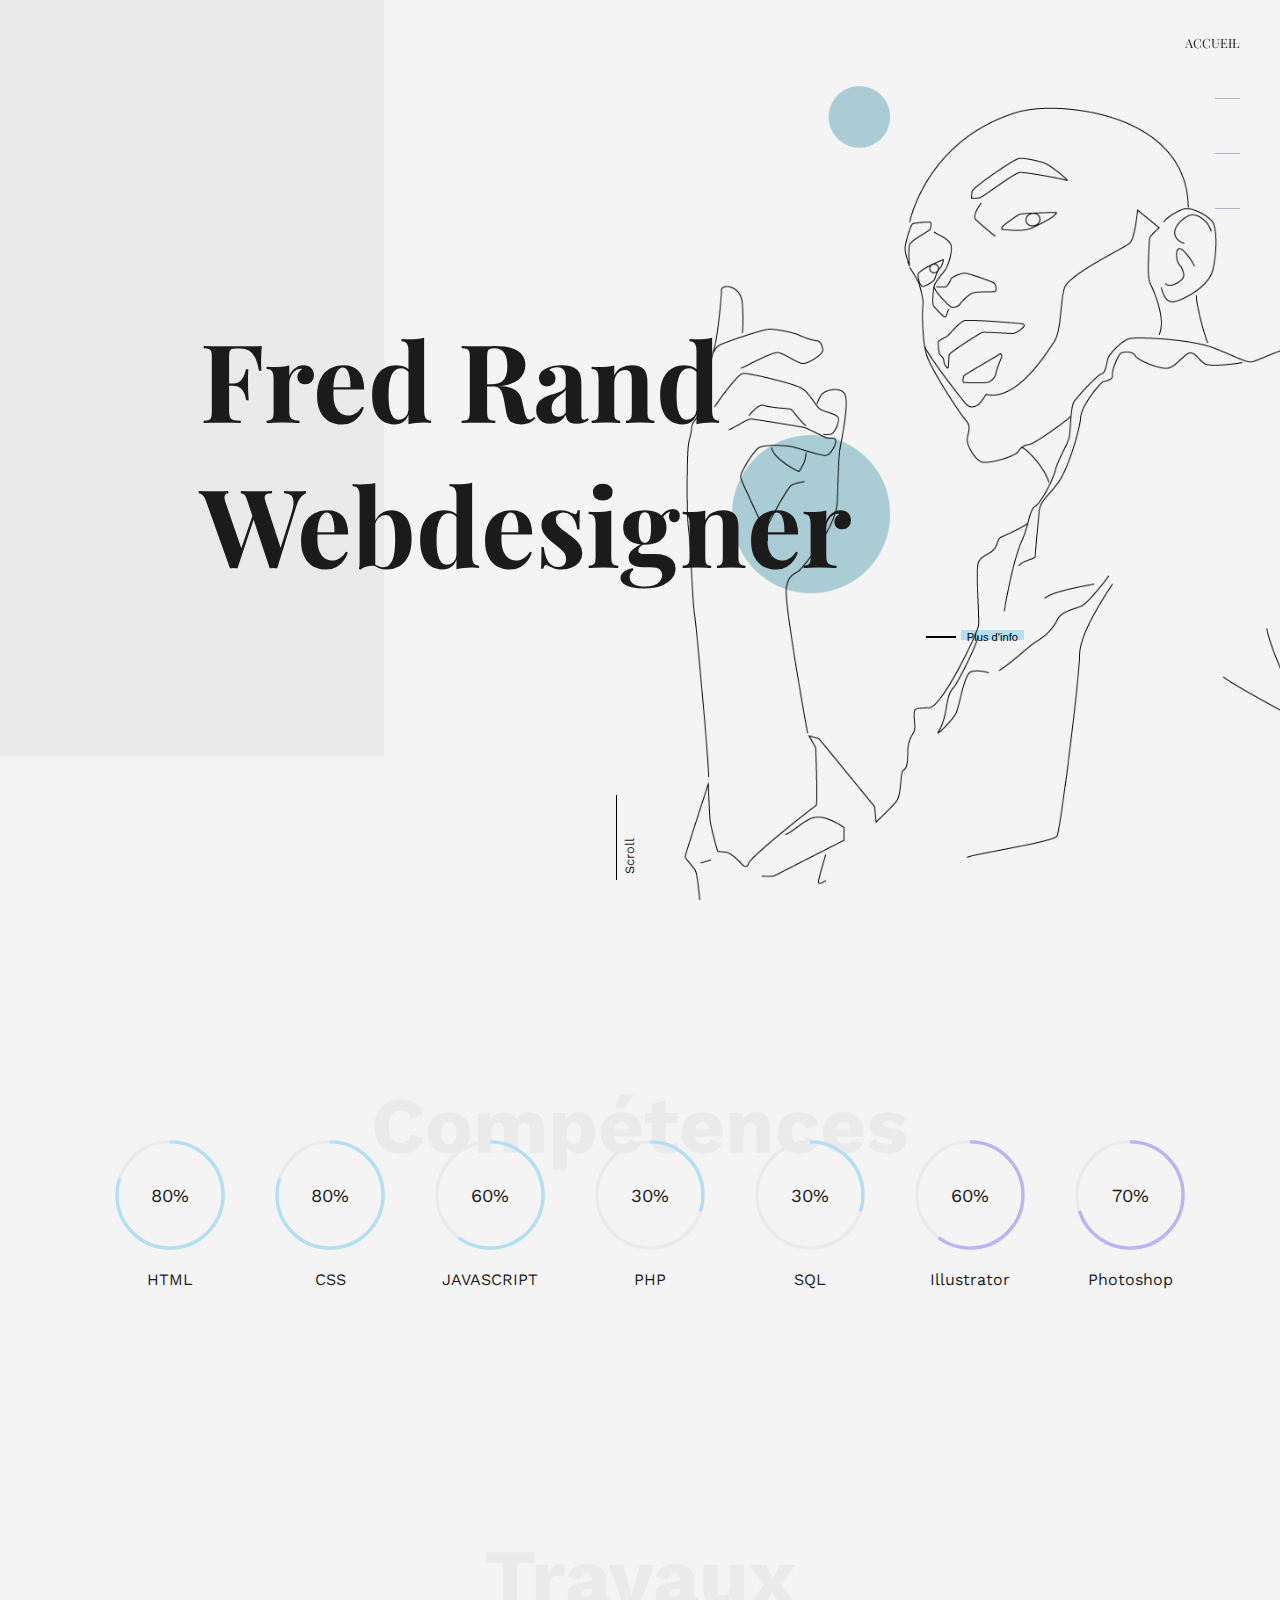
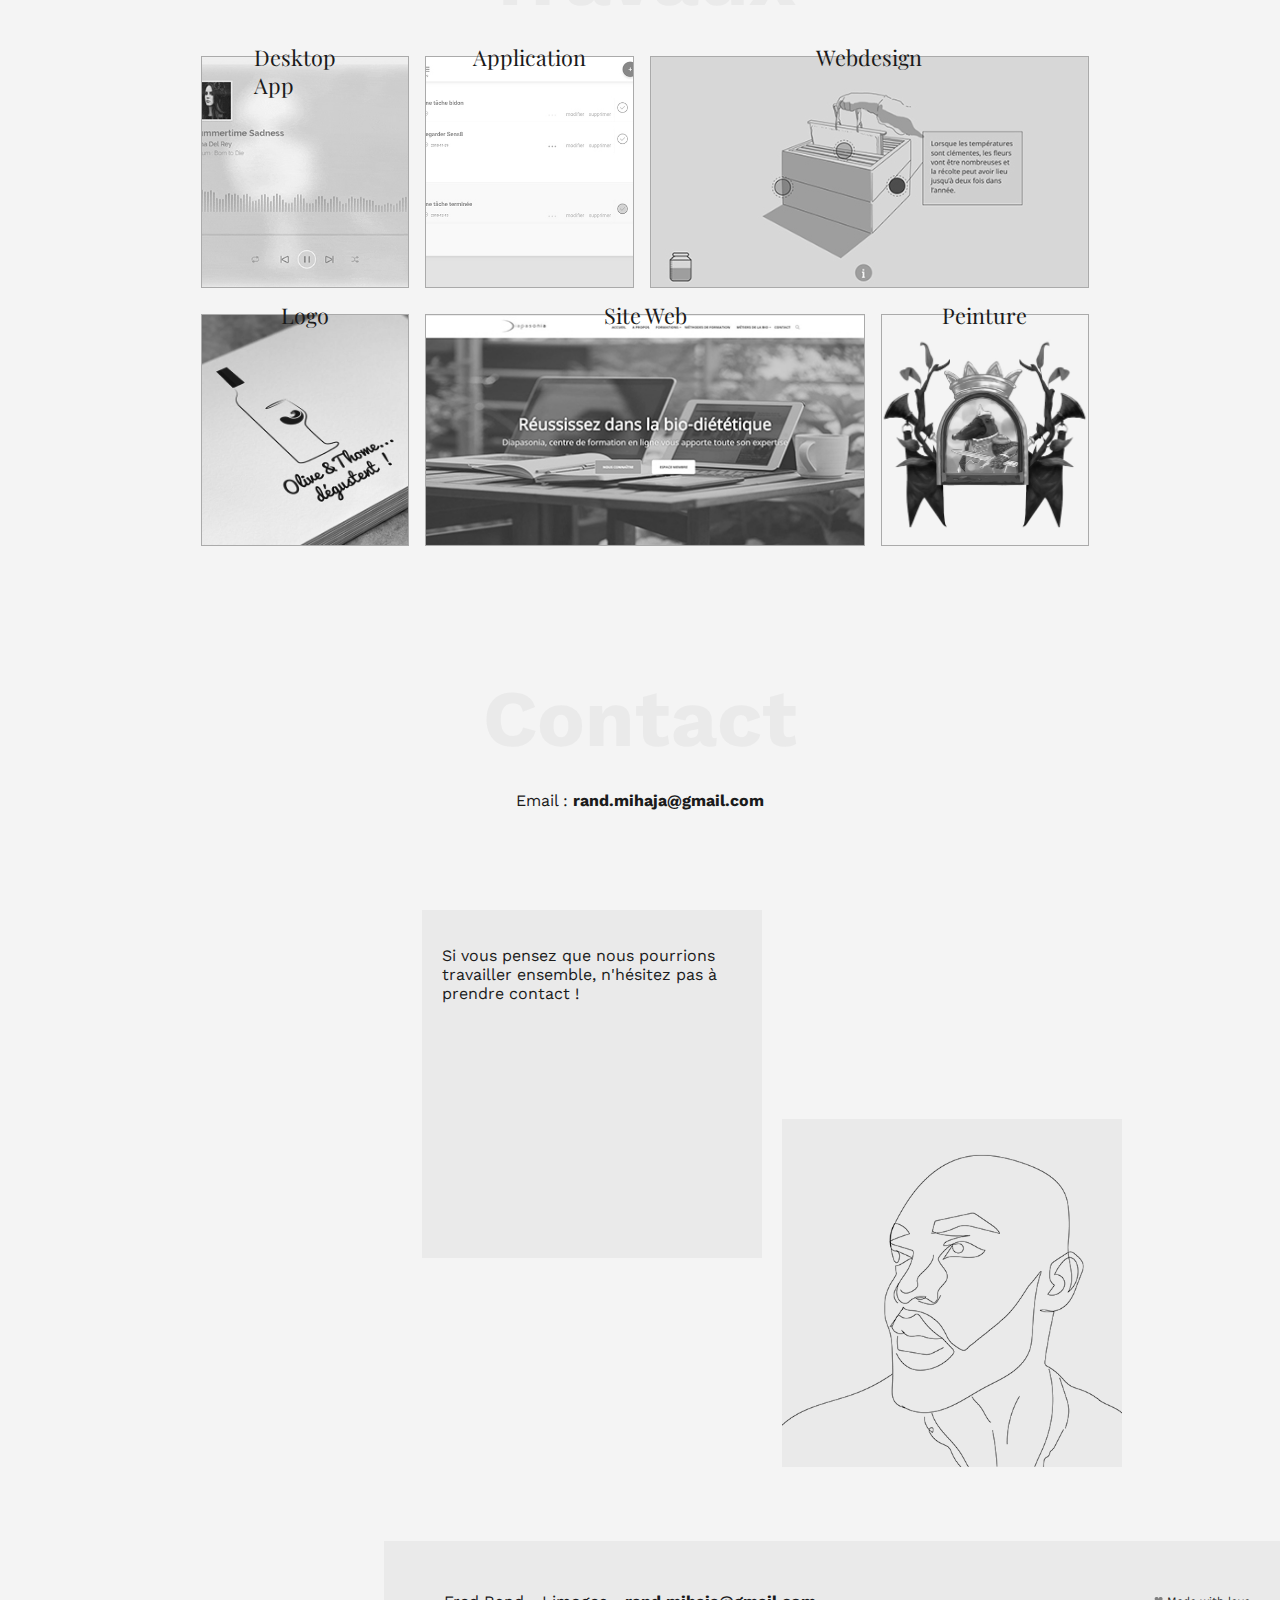
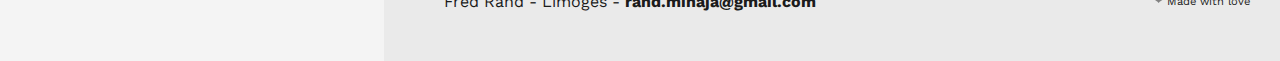
==== index.html @ 17e6e845 "Initial commit" ====
<!DOCTYPE html>
<html lang="fr">
<head>
	<meta charset="UTF-8" />
	<meta name="viewport" content="width=device-width, initial-scale=1">
	<title>Fred Rand</title>
	<link rel="shortcut icon" href="source/image/favicon.ico">
	<link rel="stylesheet" type="text/css" href="source/style/main.css" />
	<link href="https://fonts.googleapis.com/css?family=Playfair+Display:700|Work+Sans:300,400" rel="stylesheet">

</head>

			
<body id="home">

<nav class="main_nav">
	<ul class="main_nav_list">
		<li class="main_nav_item is_active">
			<a href="#home" class="main_nav_item_link home_item">
				<span class="main_nav_item_title">Accueil</span>
			</a>
		</li>
		<li class="main_nav_item">
			<a href="#skills" class="main_nav_item_link skill_item">
				<span class="main_nav_item_title">Compétences</span>
			</a>
		</li>
		<li class="main_nav_item">
			<a href="#portfolio" class="main_nav_item_link portfolio_item">
				<span class="main_nav_item_title">Travaux</span>
			</a>
		</li>
		<li class="main_nav_item">
			<a href="#contact" class="main_nav_item_link contact_item">
				<span class="main_nav_item_title">Contact</span>
			</a>
		</li>
	</ul>
</nav>

<main>
<section class="home_holder page_section">

	<div class="home_holder_inner">

		<!-- home -->
		<div class="home">

			<div class="grey_left_col"></div>

			<article class="howdy">
				<h1 class="main_title">
					<span>Fred Rand</span>
					<span>Webdesigner</span>
				</h1>
				
			</article>
			

			<button class="show_more">Plus d'info</button>
			<a href="#skills" class="scroll_icon">Scroll</a>

			<div class="line_art">
				
			</div>
		</div>
		
		<!-- about -->
		<div class="about">
			<p class="about_text">Intéressé par le dessin étant petit, puis par le numérique depuis la terminale, j'ai étudié le  <strong>Webmastering</strong> en DEUST Webmaster et Métier de l'Internet puis le  <strong>Webdesign</strong> en Licence Pro Webdesign Sensoriel.<br> <br>
				<span class="more_about_info">
					Séduit par le côté <strong>front-end</strong> du monde de l'internet, j'adore faire de la veille tech sur tout ce qui a trait à l'intégration et ses tendances ; les effets css, javascript... et apprendre de nouvelles façon de créer des interfaces utilisateur efficaces et stylées !
				</span> 
			</p>

			
			
			<button class="back_to_home">Retour</button>
		</div>


	</div>



</section>

<!-- skills -->
<section class="skills_holder page_section">
	<h2 id="subtitle" class="subtitle">Compétences</h2>
	<ul id="skills" class="skills">
		<li class="skill">
			<svg viewBox="0 0 36 36" class="chart">
			  <path class="circle_path1"
			    stroke-dasharray="100, 100"
			    d="M18 2.0845
			      a 15.9155 15.9155 0 0 1 0 31.831
			      a 15.9155 15.9155 0 0 1 0 -31.831"
			  />
			</svg>
			<svg viewBox="0 0 36 36" class="chart">
			  <path class="circle_path2"
			    stroke-dasharray="80, 100"
			    d="M18 2.0845
			      a 15.9155 15.9155 0 0 1 0 31.831
			      a 15.9155 15.9155 0 0 1 0 -31.831"
			  />
			</svg>

			<span class="skill_perc">80%</span>

			<p class="skill_name">HTML</p>
		</li>

		<li class="skill">
			<svg viewBox="0 0 36 36" class="chart">
			  <path class="circle_path1"
			    stroke-dasharray="100, 100"
			    d="M18 2.0845
			      a 15.9155 15.9155 0 0 1 0 31.831
			      a 15.9155 15.9155 0 0 1 0 -31.831"
			  />
			</svg>
			<svg viewBox="0 0 36 36" class="chart">
			  <path class="circle_path2"
			    stroke-dasharray="80, 100"
			    d="M18 2.0845
			      a 15.9155 15.9155 0 0 1 0 31.831
			      a 15.9155 15.9155 0 0 1 0 -31.831"
			  />
			</svg>

			<span class="skill_perc">80%</span>

			<p class="skill_name">CSS</p>
		</li>

		<li class="skill">
			<svg viewBox="0 0 36 36" class="chart">
			  <path class="circle_path1"
			    stroke-dasharray="100, 100"
			    d="M18 2.0845
			      a 15.9155 15.9155 0 0 1 0 31.831
			      a 15.9155 15.9155 0 0 1 0 -31.831"
			  />
			</svg>
			<svg viewBox="0 0 36 36" class="chart">
			  <path class="circle_path2"
			    stroke-dasharray="60, 100"
			    d="M18 2.0845
			      a 15.9155 15.9155 0 0 1 0 31.831
			      a 15.9155 15.9155 0 0 1 0 -31.831"
			  />
			</svg>

			<span class="skill_perc">60%</span>

			<p class="skill_name">JAVASCRIPT</p>
		</li>
		
		<li class="skill">
			<svg viewBox="0 0 36 36" class="chart">
			  <path class="circle_path1"
			    stroke-dasharray="100, 100"
			    d="M18 2.0845
			      a 15.9155 15.9155 0 0 1 0 31.831
			      a 15.9155 15.9155 0 0 1 0 -31.831"
			  />
			</svg>
			<svg viewBox="0 0 36 36" class="chart">
			  <path class="circle_path2"
			    stroke-dasharray="30, 100"
			    d="M18 2.0845
			      a 15.9155 15.9155 0 0 1 0 31.831
			      a 15.9155 15.9155 0 0 1 0 -31.831"
			  />
			</svg>

			<span class="skill_perc">30%</span>

			<p class="skill_name">PHP</p>
		</li>
		
		<li class="skill">
			<svg viewBox="0 0 36 36" class="chart">
			  <path class="circle_path1"
			    stroke-dasharray="100, 100"
			    d="M18 2.0845
			      a 15.9155 15.9155 0 0 1 0 31.831
			      a 15.9155 15.9155 0 0 1 0 -31.831"
			  />
			</svg>
			<svg viewBox="0 0 36 36" class="chart">
			  <path class="circle_path2"
			    stroke-dasharray="30, 100"
			    d="M18 2.0845
			      a 15.9155 15.9155 0 0 1 0 31.831
			      a 15.9155 15.9155 0 0 1 0 -31.831"
			  />
			</svg>

			<span class="skill_perc">30%</span>

			<p class="skill_name">SQL</p>
		</li>

		<li class="skill">
			<svg viewBox="0 0 36 36" class="chart">
			  <path class="circle_path1"
			    stroke-dasharray="100, 100"
			    d="M18 2.0845
			      a 15.9155 15.9155 0 0 1 0 31.831
			      a 15.9155 15.9155 0 0 1 0 -31.831"
			  />
			</svg>
			<svg viewBox="0 0 36 36" class="chart">
			  <path class="circle_path2 is_purple"
			    stroke-dasharray="60, 100"
			    d="M18 2.0845
			      a 15.9155 15.9155 0 0 1 0 31.831
			      a 15.9155 15.9155 0 0 1 0 -31.831"
			  />
			</svg>

			<span class="skill_perc">60%</span>

			<p class="skill_name">Illustrator</p>
		</li>

		<li class="skill">
			<svg viewBox="0 0 36 36" class="chart">
			  <path class="circle_path1"
			    stroke-dasharray="100, 100"
			    d="M18 2.0845
			      a 15.9155 15.9155 0 0 1 0 31.831
			      a 15.9155 15.9155 0 0 1 0 -31.831"
			  />
			</svg>
			<svg viewBox="0 0 36 36" class="chart">
			  <path class="circle_path2 is_purple"
			    stroke-dasharray="70, 100"
			    d="M18 2.0845
			      a 15.9155 15.9155 0 0 1 0 31.831
			      a 15.9155 15.9155 0 0 1 0 -31.831"
			  />
			</svg>

			<span class="skill_perc">70%</span>

			<p class="skill_name">Photoshop</p>
		</li>

		
	</ul>


</section>

<!-- portfolio -->
<section id="portfolio" class="portfolio_holder page_section" >
	<h2 class="subtitle work_title">Travaux</h2>

	<div class="portfolio_inner">
		<ul class="portfolio">
			<li class="work one">
				<div class="work_bg_holder">
					<div class="work_bg" style="background-image: url('source/image/work/thumb/music_player_app.jpg');"></div>

					<p class="work_info">
						Nodejs, Electon, Js, Html, Css
					</p>
				</div>
				<p class="work_category">Desktop App</p>

				
				
			</li>
			<li class="work two">
				<div class="work_bg_holder">
					<div class="work_bg" style="background-image: url('source/image/work/thumb/todolist_app.jpg');"></div>

					<p class="work_info">
						Php, Js, Html, Css
					</p>
				</div>
				<p class="work_category">Application</p>
			</li>
			<li class="work three design">
				<div class="work_bg_holder">
					<div class="work_bg" style="background-image: url('source/image/work/thumb/honey_webdesign.jpg');"></div>

					<p class="work_info">
						Figma, Photoshop
					</p>
				</div>
				<p class="work_category">Webdesign</p>
			</li>
			<li class="work four design">
				<div class="work_bg_holder">
					<div class="work_bg" style="background-image: url('source/image/work/thumb/wine_logo.jpg');"></div>

					<p class="work_info">
						Illustrator
					</p>
				</div>
				<p class="work_category">Logo</p>
				
			</li>
			<li class="work five">
				<div class="work_bg_holder">
					<div class="work_bg" style="background-image: url('source/image/work/thumb/diapasonia_website.jpg');"></div>

					<p class="work_info">
						Html, Css, Js, Php, Wordpress
					</p>
				</div>
				<p class="work_category">Site Web</p>
			</li>
			<li class="work six design">
				<div class="work_bg_holder">
					<div class="work_bg" style="background-image: url('source/image/work/thumb/platipus_logo.jpg');"></div>

					<p class="work_info">
						Photoshop
					</p>
				</div>
				<p class="work_category">Peinture</p>
			</li>
			<!-- <li><button class="show_all_work">Tout Voir</button></li> -->
		</ul>
	</div>
	
</section>

<div id="lightbox" class="lightbox">

	<div class="lightbox_slide">
		<div class="work_viewer">
			<p class="number_holder">1 / 6</p>
			<button class="nav_btn nav_prev">Précédent</button>
			<img src="source/image/work/music_player_app.gif" class="work_fullscreen" alt="Music Player">
			<button class="nav_btn nav_next">Suivant</button>
		</div>
		<div class="work_detail">
			<button class="close_lightbox" title="Fermer">x</button>
			<div class="work_detail_inner">
				<h3 class="work_detail_category">Application Bureau</h3>
				<p class="work_detail_description">Application experimentale pour m'initier à NodeJs et Electron. Cette appli est une playlist musicale, elle permet de choisir un dossier de musique et lire ces musiques.</p>
				<p class="work_detail_info">Html, Css, Javascript, NodeJs, Electron</p>
			</div>
		</div>
	</div>

	<div class="lightbox_slide">
		<div class="work_viewer">
			<p class="number_holder">2 / 6</p>
			<button class="nav_btn nav_prev">Précédent</button>
			<img src="source/image/work/todolist_app.jpg" class="work_fullscreen" alt="Todolist Application">
			<button class="nav_btn nav_next">Suivant</button>
		</div>
		<div class="work_detail">
			<button class="close_lightbox" title="Fermer">x</button>
			<div class="work_detail_inner">
				<h3 class="work_detail_category">Application Web</h3>
				<p class="work_detail_description">Une Todolist fait maison.</p>
				<p class="work_detail_info">Html, Css, Javascript, Php</p>
				<a href="http://fredrand.000webhostapp.com/todolist/" target="_blank" class="see_work">Voir ce projet</a>
			</div>
		</div>
	</div>

	<div class="lightbox_slide">
		<div class="work_viewer">
			<p class="number_holder">3 / 6</p>
			<button class="nav_btn nav_prev">Précédent</button>
			
			<a class="work_fullscreen_holder" target="_blank" href="source/image/work/honey_webdesign.jpg"><img src="source/image/work/honey_webdesign.jpg" class="work_fullscreen" alt="Maquette Site web"></a>
			<button class="nav_btn nav_next">Suivant</button>
		</div>
		<div class="work_detail">
			<button class="close_lightbox" title="Fermer">x</button>
			<div class="work_detail_inner">
				<h3 class="work_detail_category">Webdesign</h3>
				<p class="work_detail_description">Un design de site internet one page sur le miel s'inspirant du site l'abeille de Ré mais dans un style plus figuratif et qui met en place une synesthésie vue à goût.</p>
				<p class="work_detail_info">Figma, Photoshop</p>
				<a href="source/image/work/honey_webdesign.jpg" target="_blank" class="see_work">Aggrandir le design</a>
			</div>
		</div>
	</div>

	<div class="lightbox_slide">
		<div class="work_viewer">
			<p class="number_holder">4 / 6</p>
			<button class="nav_btn nav_prev">Précédent</button>
			<img src="source/image/work/wine_logo.jpg" class="work_fullscreen" alt="Logo Vin">
			<button class="nav_btn nav_next">Suivant</button>
		</div>
		<div class="work_detail">
			<button class="close_lightbox" title="Fermer">x</button>
			<div class="work_detail_inner">
				<h3 class="work_detail_category">Logo</h3>
				<p class="work_detail_description">Design de logo pour l'agence Oenologique " Olive et Thome".</p>
				<p class="work_detail_info">Illustrator</p>
				<a href="http://olivethomedegustent.com/" target="_blank" class="see_work">Voir le site de l'agence</a>
			</div>
		</div>
	</div>

	<div class="lightbox_slide">
		<div class="work_viewer">
			<p class="number_holder">5 / 6</p>
			<button class="nav_btn nav_prev">Précédent</button>
			<img src="source/image/work/diapasonia_website.jpg" class="work_fullscreen" alt="Site internet Diapasonia">
			<button class="nav_btn nav_next">Suivant</button>
		</div>
		<div class="work_detail">
			<button class="close_lightbox" title="Fermer">x</button>
			<div class="work_detail_inner">
				<h3 class="work_detail_category">Site Internet</h3>
				<p class="work_detail_description">Refonte du site internet du centre de formation Diapasonia.</p>
				<p class="work_detail_info">Html, Css, Javascript, Php, Wordpress</p>
				<a href="http://diapasonia.com/" target="_blank" class="see_work">Voir le site</a>
			</div>
		</div>
	</div>

	<div class="lightbox_slide">
		<div class="work_viewer">
			<p class="number_holder">6 / 6</p>
			<button class="nav_btn nav_prev">Précédent</button>
			<img src="source/image/work/platipus_logo.jpg" class="work_fullscreen" alt="Logo ornithorynque">
			<button class="nav_btn nav_next">Suivant</button>
		</div>
		<div class="work_detail">
			<button class="close_lightbox" title="Fermer">x</button>
			<div class="work_detail_inner">
				<h3 class="work_detail_category">Peinture Digitale</h3>
				<p class="work_detail_description">Création du logo pour le tournoi du Grand Ornithorynque</p>
				<p class="work_detail_info">Photoshop</p>
				<a href="http://www.le-grand-ornithorynque.fr/" target="_blank" class="see_work">Voir le site</a>
			</div>
		</div>
	</div>

</div>

<div id="contact" class="contact_holder page_section">
	<h2 class="subtitle contact_title">Contact</h2>

	<div class="email_holder">
		<span class="email_prefix">Email : </span>
		<a class="email" href="mailto:rand.mihaja@gmail.com"><strong>rand.mihaja@gmail.com</strong></a>
	</div>
	<div class="contact_inner">

		<div class="contact_text">
			<p>Si vous pensez que nous pourrions travailler ensemble, n'hésitez pas à prendre contact !</p>
			<div class="profil_picture" title="Fred Rand">
			
			</div>
		</div>
		
		
	</div>
	
</div>
</main>

<footer class="footer">
	<div class="footer_inner">
		<div class="footer_info">
			<span>Fred Rand - </span>
			<span>Limoges - </span>
			<a href="mailto:rand.mihaja@gmail.com"><strong>rand.mihaja@gmail.com</strong></a>
		</div>	

		<span class="made_with_love">Made with love</span>
		
	</div>
</footer>
<!-- scripts -->
<script
  src="https://code.jquery.com/jquery-3.3.1.min.js"
  integrity="sha256-FgpCb/KJQlLNfOu91ta32o/NMZxltwRo8QtmkMRdAu8="
  crossorigin="anonymous"></script>
<script src="source/script/main.js"></script>
</body>
</html>
---- source/style/main.css ----
:root{

	--black: #1b1b1b;
	--grey: #eaeaea;
	--grey_l: #f4f4f4;
	--blue: #b1dff5;
	--serif: 'Playfair Display', serif;
};
html {
  box-sizing: border-box;
  scroll-behavior: smooth;
}
*, *:before, *:after {
  box-sizing: inherit;
}
body{
	margin: 0;
	padding: 0;
	font-family: 'Work Sans', sans-serif;
	color: var(--black);
	background-color: var(--grey_l);
}
body.is_fullscreen{
	overflow-x: hidden!important;
    overflow-y: hidden!important;
}
ul{
	list-style-type: none;
	margin: 0;
	padding: 0;
}
a {
  color: inherit; 
  text-decoration: inherit;
}
button{
	-webkit-appearance: none;
	-webkit-font-smoothing: inherit;
    -moz-osx-font-smoothing: inherit;
	border: none;
	background-color: transparent;
	outline: none;
	cursor: pointer;
}
.main_nav{
	display: none;
}
.howdy{
	position: absolute;
	top: 50%;
	transform: translateY( -50%);
	font-family: 'Playfair Display', serif;
}
.main_title{
	padding-left: 35px;
}
.main_title span{
	display: block;
	font-size: 1.25em;
}
.back_to_home{
	position: fixed;
	top: 20px;
	left: 35px;
	font-size: 0.6em;
	display: none;
}
.back_to_home.is_visible{
	display: block;
}
.scroll_icon{
	display: none;
}
.show_more{
	position: absolute;
	right: 20%;
	top: 70%;
	font-size: 0.7em;
}
.show_more:after, .back_to_home:after{
	display: inline-block;
	content: "";
	width: 100%;
	height: 10px;
	position: absolute;
	top: 0;
	left: 0;
	z-index: -1;
	background-color: var(--blue);
}
.show_more:before, .back_to_home:before , .see_work:before{
	content: "";
	position: absolute;
	width: 30px;
	height: 2px;
	border: transparent;

	background: var( --black);
    background: #000;
	transform: translateY( -50%);
	top: 50%;
	left: -35px;
}
.home_holder{
	position: relative;
	height: 320px;
	overflow-x: hidden;
}
.home_holder_inner{
	position: absolute;
	top: 0;
	left: 0;
	height: 100%;
	width: 200%;

	transition: left .2s cubic-bezier(.77,0,.175,1) 0s;
}
.home_holder_inner.step_two{
	left: -100%;
}
.home, .about{
	position: absolute;
	top: 0;
	width: 100vw;
	height: 100%;
}
.home{
	left: 0;
}
.line_art{
	position: absolute;
	top: 0;
	right: 0;
	height: 100%;
	width: 50%;
	background-image: url("../image/profil.png");
	-webkit-background-size: cover;
	background-size: cover;
	background-position: center;
	z-index: -1;
}
.line_art.is_hidden{
	display: none;
}
.grey_left_col{
	height: 75%;
	width: 25%;
	min-width: 115px;
	max-width: 400px;
	background-color: var( --grey);
}
.about{
	left: 50%;
	z-index: 5;
}
.about_text{
	margin-top: 70px;
	position: relative;
	padding: 0 48px 0 35px;
	z-index: 1;
}
.about_text:before{
	display: block;
    content: "";
    position: absolute;
    bottom: -23px;
    right: 0px;
    width: 161px;
    height: 70px;
    background-color: var(--grey);
    z-index: -1;
}
.more_about_info{
	display: none;
}
.skills_holder{
	position: relative;
	overflow-x: hidden;
	padding-bottom: 40px;
}
.portfolio_holder{
	margin-top: 90px;
}
.lightbox{
	height: 0;
	visibility: hidden;
	opacity: 0;
}
.lightbox.is_visible{
	visibility: visible;
	opacity: 1;
	position: fixed;
	top: 0;
	left: 0;
	width: 100%;
	height: 100vh;
	background-color: var( --black);
	z-index: 999;
	overflow-y: scroll;
	overflow-x: hidden;

	transition: opacity .8s;
}
.lightbox_slide{
	display: none;
	position: relative;
	height: 100%;
	color: var( --grey);
}
.lightbox_slide.is_visible{
	display: block;
}
.work_viewer{
	position: relative;
	height: 300px;
	min-height: 50vh;
}
.number_holder{
	position: absolute;
	left: 2%;
	top: 30px;
	width: 40px;
	height: 40px;
	background-color: var( --black);
	text-align: center;
	line-height: 40px;
	z-index: 2;
}
.work_detail{
	position: relative;
    height: 250px;
    min-height: 50vh;
    width: 100%;
    overflow: hidden;
    padding-bottom: 30px;
	background-color: #212121;
}
.work_detail_inner *{
	 padding: 0 20px;
}
.work_detail_category{
	margin-bottom: 30px;
	text-transform: uppercase;
	font-family: var( --serif);
	color: var( --blue); 
}
.work_detail_info{
	color: rgba(191, 177, 245, .6);
}
.close_lightbox{
	position: absolute;
	top: 20px;
	right: 40px;
	color: var(--grey);
	font-size: 1.5em;
}
.see_work{
	display: inline-block;
	margin-top: 50px;
	position: relative;
	left: 50%;
	transform: translateX( -50%);
	color: var( --grey);
}
.see_work:before{
	left: -15px;
	background-color: var( --grey);
}
.work_fullscreen{
	display: block;
	max-height: 85%;
    max-width: 80%;
    position: absolute;
    left: 50%;
    top: 50%;
    transform: translateX(-50%) translateY(-50%);
}
.nav_btn{
	position: absolute;
	top: 50%;
	padding: 3px;
	transform: translateY( -50%);
	color: var( --grey);
	background-color: var( --black);
	text-transform: uppercase;
	z-index: 2;
}
.nav_btn:before{
	content: "";
	display: block;
	width: 60px;
	height: 1px;
	background-color: var( --grey);
	position: absolute;
	bottom: -5px;

}
.nav_prev{
	left: 5%;

}
.nav_prev:before{
	left: -15px;
}
.nav_next{
	right: 5%;
}
.nav_next:before{
	right: -15px;
}
.subtitle{
	position: absolute;
   	top: -30px;
    left: 50%;
    transform: translateX( -50%);
    color: var(--grey);
    text-align: center;
    font-size: 3.3em;
}
.skills{
	position: relative;
	display: flex;
    flex-flow: row wrap;
    justify-content: center;
    margin: -10px 0 0 -10px;
    width: 100%;
}
.skill{
	margin-left: 20px;
	margin-top: 55px;
    position: relative;
    width: 100px;
    height: 100px;
}
.chart {
	position: absolute;
	display: block;
	width: 100%;
	height: 100%;
}
.circle_path1 {
	stroke: var( --grey);
	fill: none;
	stroke-width: 1;
}
.circle_path2 {
  stroke: var( --blue);
  fill: none;
  stroke-width: 1;
  
}
.circle_path2.is_animated{
	animation: progress 1s ease-out forwards;
}
.is_purple{
	stroke: #bfb1f5;
}
.skill_perc{
	position: absolute;
	top: 50%;
	left: 50%;
	transform: translate( -50%, -50%);
}
.skill_name{
	position: absolute;
	bottom: -50px;
	left: 50%;
	transform: translateX( -50%);
}
/*@keyframes progress {
  0% {
    stroke-dasharray: 0 100;
  }
}*/
.portfolio_holder{
	position: relative;
	z-index: 1;
}
.portfolio{
	position: relative;
	width: 282px;
	margin: 0 auto;
	padding-top: 80px ;
}
.work{
	box-sizing: content-box;
	position: relative;
	display: inline-block;
	width: 114px;
	height: 174px;
	margin: 11px;
	border: 1px solid rgba(0, 0, 0, .3);
	cursor: pointer;
	transition: border-color .3s;
}
.work:hover {
	border-color: rgba(0, 0, 0, .7);
}
.work:hover .work_bg{
	transform: scale(1.1);
}
.work_bg_holder{
	position: absolute;
	width: 100%;
	height: 100%;
	overflow: hidden;
}
.work_bg{
	position: absolute;
	top: 0;
	left: 0;
	width: 100%;
	height: 100%;
		-webkit-background-size: cover;
	background-size: cover;
	background-position: center center;
	-webkit-filter: grayscale(100%);
    filter: gray;
    transition: all 0.3s ease-in-out;
}
.work_category{
	position: absolute;
	top: -10px;
	left: 50%;
	transform: translateX(-50%);
	margin: 0;
	font-family: var(--serif);
}
.work_info{
	margin: 0;
	display: none;
}
.show_all_work{
	position: absolute;
	left: 34px;
	transform-origin: 0 0;
	transform: matrix(0, -1, 1, 0, 0, 64);
}
.show_all_work:before{
	content: '';
    position: absolute;
    height: 1px;
    width: 120px;
    background: #000;
    left: -6px;
    top: -40%;
}
.contact_holder{
	position: relative;
	margin-top: 200px;
	height: 100px;
	padding-top: 30px;
}
.email_holder{
	text-align: center;
}
.contact_inner{
	display: none;
}
.contact_title{
	top: -120px;
}
.footer{
	margin-top: 100px;
}
.footer_inner{
	position: relative;
	display: flex;
	flex-flow: row wrap;
	justify-content: center;
	align-items: center;
	font-size: .9em;
	height: 120px;
	background-color: var(--grey);
}
.footer_info{
	padding-left: 20px;
	margin-right: 100px;
}
.made_with_love{
	position: absolute;
	right: 30px;
	font-size: .7em;
	top: 50%;
	transform: translateY( -50%);
}
.made_with_love:before{
	content: "❤";
	display: block;
	position: absolute;
	top: -13%;
	left: -13px;
	height: 100%;
	width: 100%;
	opacity: .5;
}

/* Media query */
@media screen and (min-width: 480px){

	.main_title {
	    padding-left: 60px;
	}
	.main_title span{
		font-size: 1.8em;
	}
	.grey_left_col {
	    height: 84%;
	    width: 30%;
	}

	.about_text:before {
	    bottom: -32px;
	    right: 0px;
	    width: 200px;
	    height: 103px;
	}

	/* Portfolio */	
	.portfolio{
		width: 446px;
	}
	.work{
		width: 196px;
		height: 175px;
	}
	.work_category{
		font-size: 1.2em;
		top: -14px;
		left: 50%;
	} /* END portfolio*/

	.about_text{
		font-size: 1.3em;
		margin-top: 110px;
	}
	.subtitle{
		font-size: 4em;
		top: -25px;
	}
	.skill{
		margin-top: 75px;
	}
	.work_title{
		top: -55px;
	}
	.contact_title{
		top: -150px;
	}
}

@media screen and (min-width: 667px){
	.main_title {
	    padding-left: 90px;
	}
	.home_holder {
	    height: 375px;
	}
	.main_title span{
		font-size: 2em;
	}
	/* Portfolio */	
	.portfolio{
		width: 630px;
	}
	.work{
		width: 288px;
		height: 175px;
	}
	.work_category{
		font-size: 1.35em;
	}
	.work_viewer{
		height: 400px;
	}
}

@media screen and (min-width: 800px){
	.skills_holder {
		margin-top: 170px;
	}
	.portfolio_holder{
		margin-top: 270px;
	}
	.subtitle{
		font-size: 5em;
		top: -57px;
	}
	.work_title{
		top: -100px;
	}
	.skill {
	    margin-left: 40px;
	    width: 120px;
	    height: 120px;
	}
	.skill_perc{
		font-size: 1.15em;
	}

	.footer_inner{
		font-size: 1em;
	}
	.contact_title{
		top: -155px;
	}
	.work_viewer{
		height: 500px;
	}
}
@media screen and (min-width: 960px){

	.home_holder{
		height: 100vh;
	}
	.main_title span{
		font-size: 3.4em;
	}
	.about_text {
		position: absolute;
		top: 50%;
		left: 50%;
		transform: translate(-50%, -50%);
		margin-top: 0;
	}
	.about_text:before{
		display: none;
	}
	.more_about_info{
		display: block;
	}
	/* Portfolio */	
	.portfolio{
		margin: 0 auto;
		width: 100%;
		max-width: 900px;
	}
	.work{
		margin-right: 0;
		height: 230px;
	}
	.work.one , .work.two, .work.four, .work.six{
		width: calc((100% / 4) - (25px - 25px / 4));
	}
	.work.three,  .work.five{
		width: calc((100% / 2) - (25px - 25px / 2));
	}
	.footer_inner{
		justify-content: flex-start;
		margin-top: 250px;
		margin-left: auto;
		width: 70%;
	}
	.footer_info{
		padding-left: 60px;
	}
	.made_with_love:before{
		top: -4%;
	}
	.work_viewer{
		height: 600px;
	}

}

@media screen and (min-width: 1024px){
	.scroll_icon{
		position: absolute;
		bottom: 75px;
		left: 50%;
		font-size: 0.8em;
		transform: translateX( -50%) matrix(0, -1, 1, 0, 0, 64);
		display: block;
		transform-origin: 0 0;
	}
	.scroll_icon:before{   
		content: '';
	    position: absolute;
	    height: 1px;
	    width: 85px;
	    background: #000;
	    left: -6px;
	    top: -40%;
	}
	.subtitle{
		font-size: 5em;
		top: -57px;
	}
	.work_title{
		top: -100px;
	}

	.main_title {
	    padding-left: 200px;
	}
	.main_title span{
		font-size: 3.4em;
	}

	/* Navigation */	
	.main_nav{
		display: initial;
		position: fixed;
	    top: 110px;
	    right: 0px;
	    transform: translateY( -50%);
	    width: 180px;
	    z-index: 10;	
	}
	.main_nav_list{
		margin-top: 30px;
		width: 100%;
		height: 100%;
	}
	.main_nav_item_link{
		padding: 19px 0;
		text-align: right;
		display: block;
		position: relative;
	}
	.main_nav_item_link:after{
	    background: #001f60;
	    content: "";
	    display: block;
	    opacity: .3;
	    top: 28px;
	    right: 40px;
	    position: absolute;
	    width: 25px;
	    height: 1px;
	    transition: all .7s cubic-bezier(.77,0,.175,1) 0s;
	    animation: slide_forward 1s cubic-bezier(.165,.84,.44,1) 0s forwards;
	}
	.main_nav_item.is_active .main_nav_item_link:after, .main_nav_item:hover .main_nav_item_link:after{
	  	display: block; 
	    opacity: .2;
	    top: 28px;
	    right: 40px;
	    position: absolute;
	    width: 25px;
	    height: 1px;
	    animation: slide_backward .5s cubic-bezier(.165,.84,.44,1) 0s forwards;
	}
	.main_nav_item_title{
		display: block;
		position: relative;
		font-family: var( --serif);
		font-size: .8em;
		text-transform: uppercase;
		opacity: 0;
	    padding-right: 45px;
	    transition: all .2s cubic-bezier(.77,0,.175,1) 0s;
	    visibility: hidden;
	}
	.main_nav_item.is_active .main_nav_item_title, .main_nav_item:hover .main_nav_item_title{
		opacity: 1;
		visibility: visible;
	    padding-right: 40px;
	    transition-delay: .3s;
	}

	@keyframes slide_forward{
		0%,25%{
			right: 0; width: 25px;
		}
		50%{
			right: 0; width: 65px;
		}
		to{
			right: 40px; width:25px;
		}
	}

	@keyframes slide_backward{
		0%{
			right:40px; width:25px
		}
		50%{
			right: 0; width:65px;
		}
		to{	
			right: 0; width:25px
		}
	}

	/* Portfolio */
	.work_info{
		display: block;
		position: absolute;
		bottom: -80px;
		left: 0;
		height: 60px;
		width: 100%;
		padding: 10px;
		background-color: rgba(177, 223, 245, .6);
		box-sizing: border-box; /* bug, reset wont apply */
		transition: bottom 0.3s ease-in-out;
	}
	.work.design .work_info{
		background-color: rgba(191, 177, 245, .6);
	}
	.work:hover .work_info{
		bottom: 0;
	}	
	.contact_title{
		top: -155px;
	}
	.contact_holder{
		height: 500px;
	}
	.contact_inner{
		position: relative;
		display: block;
		margin-top: 100px;
		height: 85%;
		/*background-color: red;*/
	}
	.contact_text{
		position: absolute;
		left: 33%;
		width: 300px;
		height: 308px;
		background-color: var(--grey);
		padding: 20px;
	}
	.profil_picture{
		position: absolute;
		top: 60%;
		right: -360px;
		width: 100%;
		height: 100%;
		background-image: url("../image/poster_small.png");
		-webkit-background-size: cover;
		background-size: cover;
		background-position: center;
		background-color: var(--grey);

	}
	.lightbox{
		overflow-y: auto;
	}
	.work_viewer{
		height: 100%;
		width: calc(100% - 400px);
	}
	.work_detail{
	    position: fixed;
	    top: 0;
	    right: 0;
	    width: 400px;
	    height: 100%;

	}
	.work_detail_inner{
		width: 100%;
		position: absolute;
		top: 50%;
		transform: translateY( -50%);
		
	}
}

@media screen and (min-width: 1600px){
	.main_title {
	    padding-left: 300px;
	}
}
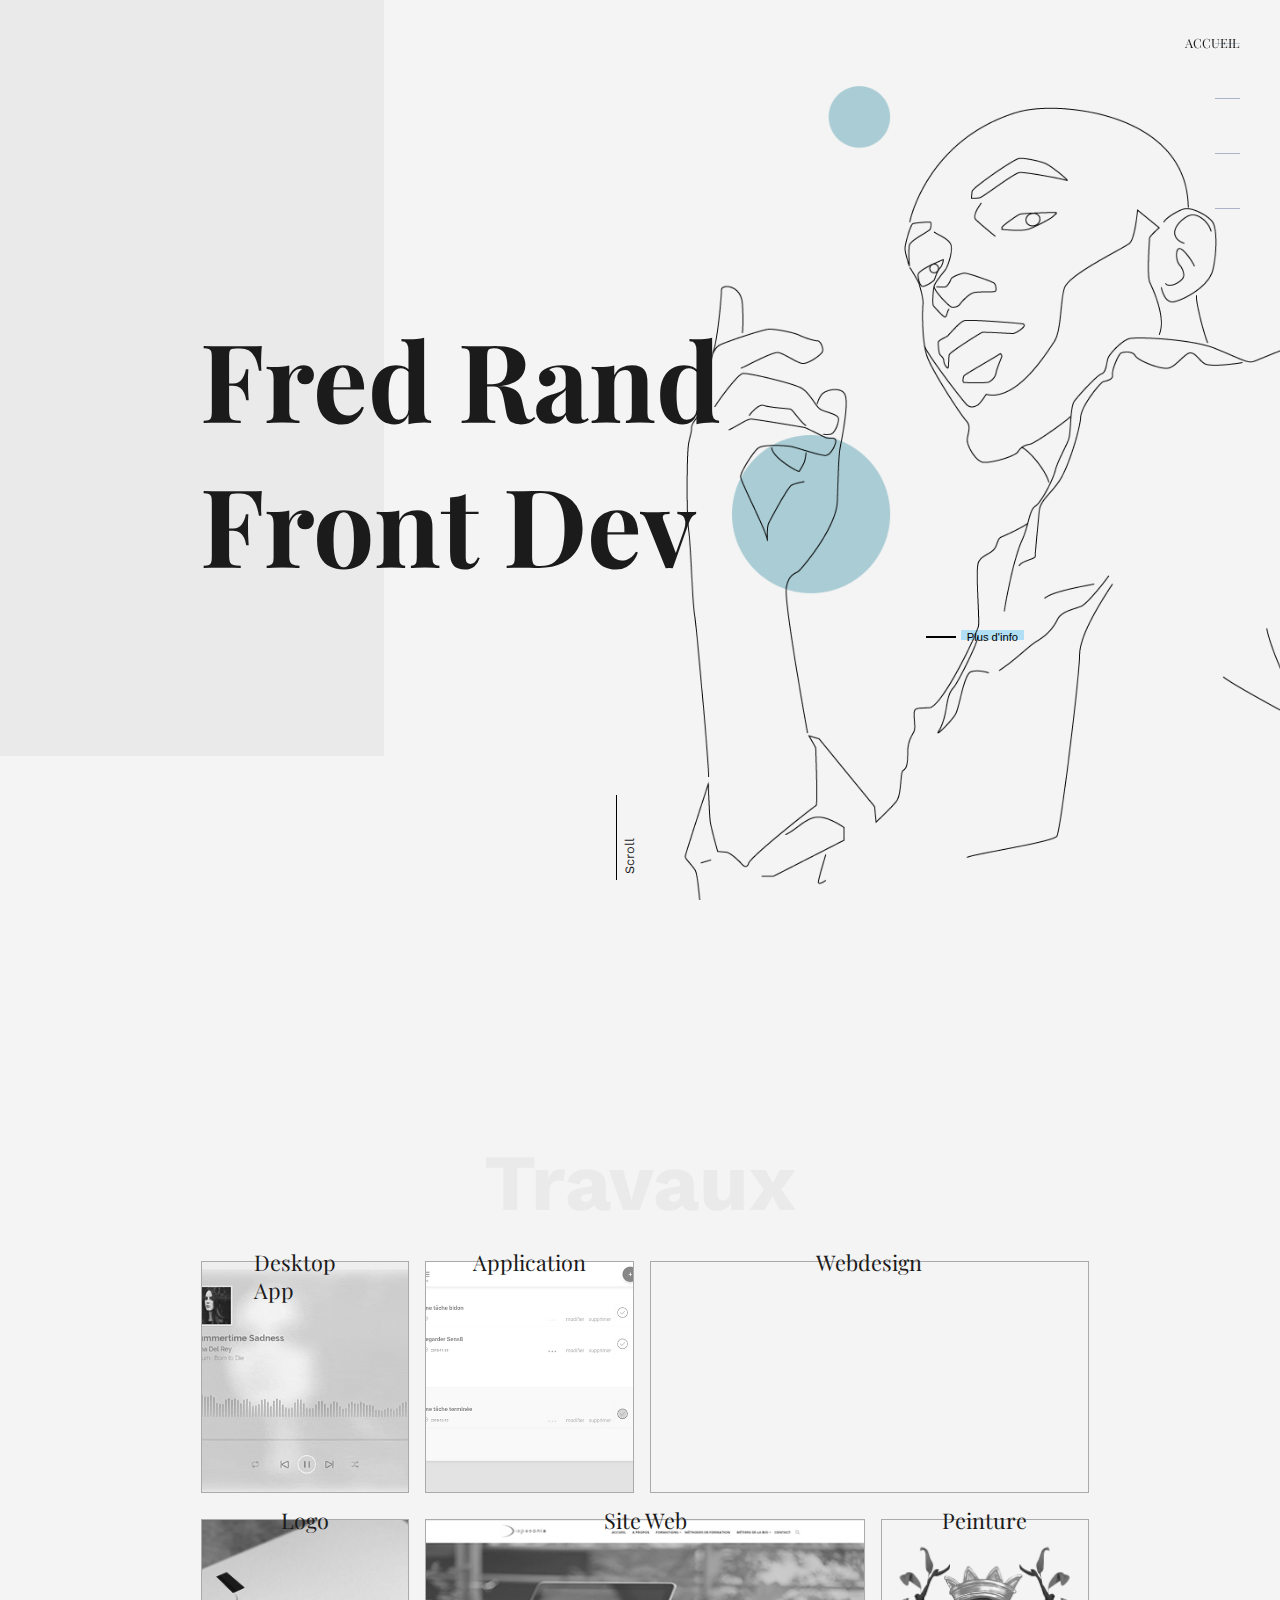
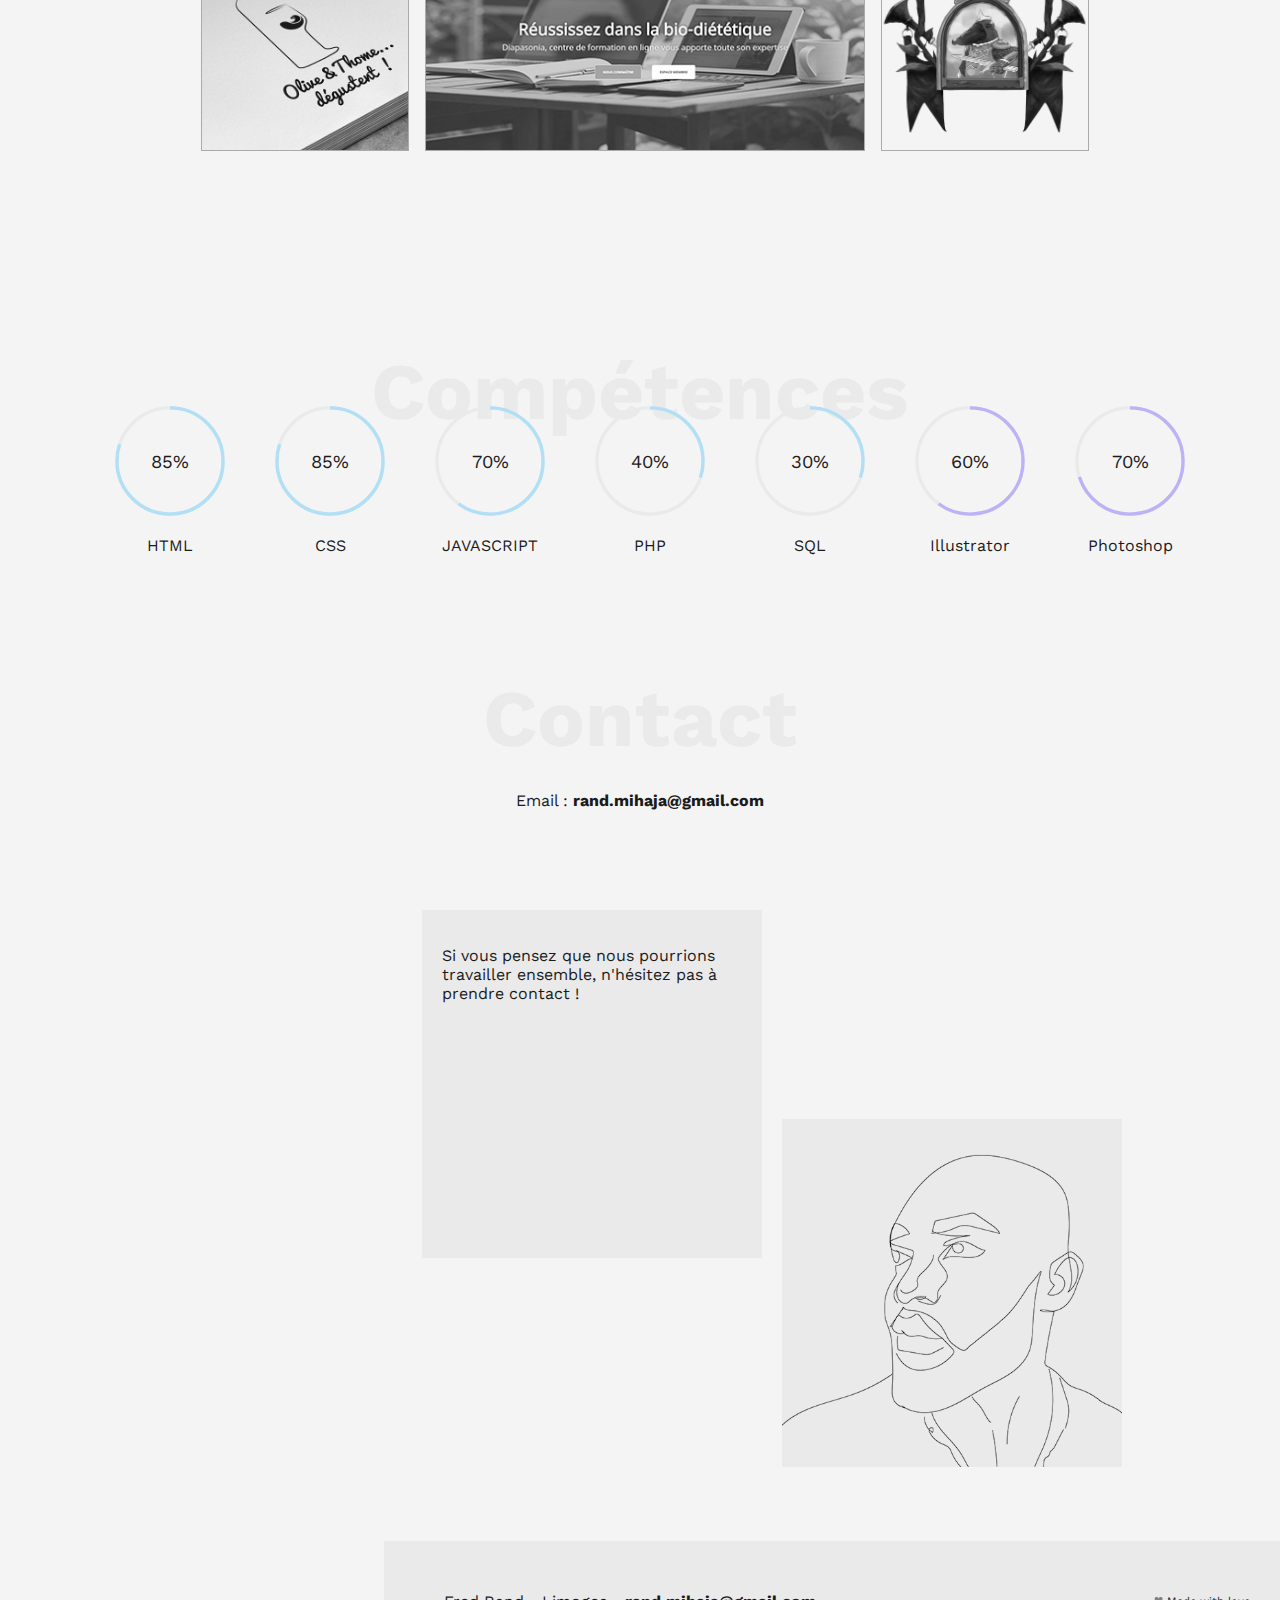
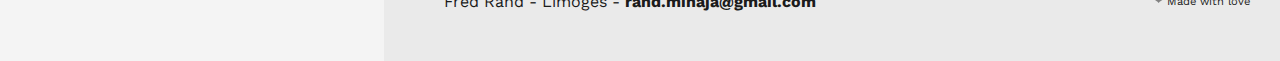
==== commit c0716f28: "refonte" ====
--- a/index.html
+++ b/index.html
@@ -21,13 +21,13 @@
 			</a>
 		</li>
 		<li class="main_nav_item">
+			<a href="#portfolio" class="main_nav_item_link portfolio_item">
+				<span class="main_nav_item_title">Travaux</span>
+			</a>
+		</li>
+		<li class="main_nav_item">
 			<a href="#skills" class="main_nav_item_link skill_item">
 				<span class="main_nav_item_title">Compétences</span>
-			</a>
-		</li>
-		<li class="main_nav_item">
-			<a href="#portfolio" class="main_nav_item_link portfolio_item">
-				<span class="main_nav_item_title">Travaux</span>
 			</a>
 		</li>
 		<li class="main_nav_item">
@@ -51,14 +51,14 @@
 			<article class="howdy">
 				<h1 class="main_title">
 					<span>Fred Rand</span>
-					<span>Webdesigner</span>
+					<span>Front Dev</span>
 				</h1>
 				
 			</article>
 			
 
 			<button class="show_more">Plus d'info</button>
-			<a href="#skills" class="scroll_icon">Scroll</a>
+			<a href="#portfolio" class="scroll_icon">Scroll</a>
 
 			<div class="line_art">
 				
@@ -85,6 +85,194 @@
 
 </section>
 
+<!-- portfolio -->
+<section id="portfolio" class="portfolio_holder page_section" >
+	<h2 class="subtitle work_title">Travaux</h2>
+
+	<div class="portfolio_inner">
+		<ul class="portfolio">
+			<li class="work one">
+				<div class="work_bg_holder">
+					<div class="work_bg" style="background-image: url('source/image/work/thumb/music_player_app.jpg');"></div>
+
+					<p class="work_info">
+						Nodejs, Electon, Js, Html, Css
+					</p>
+				</div>
+				<p class="work_category">Desktop App</p>
+
+				
+				
+			</li>
+			<li class="work two">
+				<div class="work_bg_holder">
+					<div class="work_bg" style="background-image: url('source/image/work/thumb/todolist_app.jpg');"></div>
+
+					<p class="work_info">
+						Php, Js, Html, Css
+					</p>
+				</div>
+				<p class="work_category">Application</p>
+			</li>
+			<li class="work three design">
+				<div class="work_bg_holder">
+					<div class="work_bg" style="background-image: url('source/image/work/thumb/ninaleau_webdesign.jpg');"></div>
+
+					<p class="work_info">
+						Figma, Photoshop
+					</p>
+				</div>
+				<p class="work_category">Webdesign</p>
+			</li>
+			<li class="work four design">
+				<div class="work_bg_holder">
+					<div class="work_bg" style="background-image: url('source/image/work/thumb/wine_logo.jpg');"></div>
+
+					<p class="work_info">
+						Illustrator
+					</p>
+				</div>
+				<p class="work_category">Logo</p>
+				
+			</li>
+			<li class="work five">
+				<div class="work_bg_holder">
+					<div class="work_bg" style="background-image: url('source/image/work/thumb/diapasonia_website.jpg');"></div>
+
+					<p class="work_info">
+						Html, Css, Js, Php, Wordpress
+					</p>
+				</div>
+				<p class="work_category">Site Web</p>
+			</li>
+			<li class="work six design">
+				<div class="work_bg_holder">
+					<div class="work_bg" style="background-image: url('source/image/work/thumb/platipus_logo.jpg');"></div>
+
+					<p class="work_info">
+						Photoshop
+					</p>
+				</div>
+				<p class="work_category">Peinture</p>
+			</li>
+			<!-- <li><button class="show_all_work">Tout Voir</button></li> -->
+		</ul>
+	</div>
+	
+</section>
+
+<div id="lightbox" class="lightbox">
+
+	<div class="lightbox_slide">
+		<div class="work_viewer">
+			<p class="number_holder">1 / 6</p>
+			<button class="nav_btn nav_prev">Précédent</button>
+			<img src="source/image/work/music_player_app.gif" class="work_fullscreen" alt="Music Player">
+			<button class="nav_btn nav_next">Suivant</button>
+		</div>
+		<div class="work_detail">
+			<button class="close_lightbox" title="Fermer">x</button>
+			<div class="work_detail_inner">
+				<h3 class="work_detail_category">Application Bureau</h3>
+				<p class="work_detail_description">Application experimentale pour m'initier à NodeJs et Electron. Cette appli est une playlist musicale, elle permet de choisir un dossier de musique et lire ces musiques.</p>
+				<p class="work_detail_info">Html, Css, Javascript, NodeJs, Electron</p>
+			</div>
+		</div>
+	</div>
+
+	<div class="lightbox_slide">
+		<div class="work_viewer">
+			<p class="number_holder">2 / 6</p>
+			<button class="nav_btn nav_prev">Précédent</button>
+			<img src="source/image/work/todolist_app.jpg" class="work_fullscreen" alt="Todolist Application">
+			<button class="nav_btn nav_next">Suivant</button>
+		</div>
+		<div class="work_detail">
+			<button class="close_lightbox" title="Fermer">x</button>
+			<div class="work_detail_inner">
+				<h3 class="work_detail_category">Application Web</h3>
+				<p class="work_detail_description">Une Todolist fait maison.</p>
+				<p class="work_detail_info">Html, Css, Javascript, Php</p>
+				<a href="http://fredrand.000webhostapp.com/todolist/" target="_blank" class="see_work">Voir ce projet</a>
+			</div>
+		</div>
+	</div>
+
+	<div class="lightbox_slide">
+		<div class="work_viewer">
+			<p class="number_holder">3 / 6</p>
+			<button class="nav_btn nav_prev">Précédent</button>
+			
+			<a class="work_fullscreen_holder cursor_default" target="_blank" href="javascript:"><img src="source/image/work/ninaleau_webdesign_01.jpg" class="work_fullscreen" alt="Maquette Site web"></a>
+			<button class="nav_btn nav_next">Suivant</button>
+		</div>
+		<div class="work_detail">
+			<button class="close_lightbox" title="Fermer">x</button>
+			<div class="work_detail_inner">
+				<h3 class="work_detail_category">Webdesign</h3>
+				<p class="work_detail_description">Un design de site internet one page qui nous plonge dans l'univers de Nina L'eau de Nina, un parfum signé Nina Ricci </p>
+				<p class="work_detail_info">Figma, Photoshop</p>
+				<a href="static/nina_leau.html" target="_blank" class="see_work">Voir le design</a>
+			</div>
+		</div>
+	</div>
+
+	<div class="lightbox_slide">
+		<div class="work_viewer">
+			<p class="number_holder">4 / 6</p>
+			<button class="nav_btn nav_prev">Précédent</button>
+			<img src="source/image/work/wine_logo.jpg" class="work_fullscreen" alt="Logo Vin">
+			<button class="nav_btn nav_next">Suivant</button>
+		</div>
+		<div class="work_detail">
+			<button class="close_lightbox" title="Fermer">x</button>
+			<div class="work_detail_inner">
+				<h3 class="work_detail_category">Logo</h3>
+				<p class="work_detail_description">Design de logo pour l'agence Oenologique " Olive et Thome".</p>
+				<p class="work_detail_info">Illustrator</p>
+				<a href="http://olivethomedegustent.com/" target="_blank" class="see_work">Voir le site de l'agence</a>
+			</div>
+		</div>
+	</div>
+
+	<div class="lightbox_slide">
+		<div class="work_viewer">
+			<p class="number_holder">5 / 6</p>
+			<button class="nav_btn nav_prev">Précédent</button>
+			<img src="source/image/work/diapasonia_website.jpg" class="work_fullscreen" alt="Site internet Diapasonia">
+			<button class="nav_btn nav_next">Suivant</button>
+		</div>
+		<div class="work_detail">
+			<button class="close_lightbox" title="Fermer">x</button>
+			<div class="work_detail_inner">
+				<h3 class="work_detail_category">Site Internet</h3>
+				<p class="work_detail_description">Refonte du site internet du centre de formation Diapasonia.</p>
+				<p class="work_detail_info">Html, Css, Javascript, Php, Wordpress</p>
+				<a href="http://diapasonia.com/" target="_blank" class="see_work">Voir le site</a>
+			</div>
+		</div>
+	</div>
+
+	<div class="lightbox_slide">
+		<div class="work_viewer">
+			<p class="number_holder">6 / 6</p>
+			<button class="nav_btn nav_prev">Précédent</button>
+			<img src="source/image/work/platipus_logo.jpg" class="work_fullscreen" alt="Logo ornithorynque">
+			<button class="nav_btn nav_next">Suivant</button>
+		</div>
+		<div class="work_detail">
+			<button class="close_lightbox" title="Fermer">x</button>
+			<div class="work_detail_inner">
+				<h3 class="work_detail_category">Peinture Digitale</h3>
+				<p class="work_detail_description">Création du logo pour le tournoi du Grand Ornithorynque</p>
+				<p class="work_detail_info">Photoshop</p>
+				<a href="http://www.le-grand-ornithorynque.fr/" target="_blank" class="see_work">Voir le site</a>
+			</div>
+		</div>
+	</div>
+
+</div>
+
 <!-- skills -->
 <section class="skills_holder page_section">
 	<h2 id="subtitle" class="subtitle">Compétences</h2>
@@ -107,7 +295,7 @@
 			  />
 			</svg>
 
-			<span class="skill_perc">80%</span>
+			<span class="skill_perc">85%</span>
 
 			<p class="skill_name">HTML</p>
 		</li>
@@ -130,7 +318,7 @@
 			  />
 			</svg>
 
-			<span class="skill_perc">80%</span>
+			<span class="skill_perc">85%</span>
 
 			<p class="skill_name">CSS</p>
 		</li>
@@ -153,7 +341,7 @@
 			  />
 			</svg>
 
-			<span class="skill_perc">60%</span>
+			<span class="skill_perc">70%</span>
 
 			<p class="skill_name">JAVASCRIPT</p>
 		</li>
@@ -176,7 +364,7 @@
 			  />
 			</svg>
 
-			<span class="skill_perc">30%</span>
+			<span class="skill_perc">40%</span>
 
 			<p class="skill_name">PHP</p>
 		</li>
@@ -255,194 +443,6 @@
 
 
 </section>
-
-<!-- portfolio -->
-<section id="portfolio" class="portfolio_holder page_section" >
-	<h2 class="subtitle work_title">Travaux</h2>
-
-	<div class="portfolio_inner">
-		<ul class="portfolio">
-			<li class="work one">
-				<div class="work_bg_holder">
-					<div class="work_bg" style="background-image: url('source/image/work/thumb/music_player_app.jpg');"></div>
-
-					<p class="work_info">
-						Nodejs, Electon, Js, Html, Css
-					</p>
-				</div>
-				<p class="work_category">Desktop App</p>
-
-				
-				
-			</li>
-			<li class="work two">
-				<div class="work_bg_holder">
-					<div class="work_bg" style="background-image: url('source/image/work/thumb/todolist_app.jpg');"></div>
-
-					<p class="work_info">
-						Php, Js, Html, Css
-					</p>
-				</div>
-				<p class="work_category">Application</p>
-			</li>
-			<li class="work three design">
-				<div class="work_bg_holder">
-					<div class="work_bg" style="background-image: url('source/image/work/thumb/honey_webdesign.jpg');"></div>
-
-					<p class="work_info">
-						Figma, Photoshop
-					</p>
-				</div>
-				<p class="work_category">Webdesign</p>
-			</li>
-			<li class="work four design">
-				<div class="work_bg_holder">
-					<div class="work_bg" style="background-image: url('source/image/work/thumb/wine_logo.jpg');"></div>
-
-					<p class="work_info">
-						Illustrator
-					</p>
-				</div>
-				<p class="work_category">Logo</p>
-				
-			</li>
-			<li class="work five">
-				<div class="work_bg_holder">
-					<div class="work_bg" style="background-image: url('source/image/work/thumb/diapasonia_website.jpg');"></div>
-
-					<p class="work_info">
-						Html, Css, Js, Php, Wordpress
-					</p>
-				</div>
-				<p class="work_category">Site Web</p>
-			</li>
-			<li class="work six design">
-				<div class="work_bg_holder">
-					<div class="work_bg" style="background-image: url('source/image/work/thumb/platipus_logo.jpg');"></div>
-
-					<p class="work_info">
-						Photoshop
-					</p>
-				</div>
-				<p class="work_category">Peinture</p>
-			</li>
-			<!-- <li><button class="show_all_work">Tout Voir</button></li> -->
-		</ul>
-	</div>
-	
-</section>
-
-<div id="lightbox" class="lightbox">
-
-	<div class="lightbox_slide">
-		<div class="work_viewer">
-			<p class="number_holder">1 / 6</p>
-			<button class="nav_btn nav_prev">Précédent</button>
-			<img src="source/image/work/music_player_app.gif" class="work_fullscreen" alt="Music Player">
-			<button class="nav_btn nav_next">Suivant</button>
-		</div>
-		<div class="work_detail">
-			<button class="close_lightbox" title="Fermer">x</button>
-			<div class="work_detail_inner">
-				<h3 class="work_detail_category">Application Bureau</h3>
-				<p class="work_detail_description">Application experimentale pour m'initier à NodeJs et Electron. Cette appli est une playlist musicale, elle permet de choisir un dossier de musique et lire ces musiques.</p>
-				<p class="work_detail_info">Html, Css, Javascript, NodeJs, Electron</p>
-			</div>
-		</div>
-	</div>
-
-	<div class="lightbox_slide">
-		<div class="work_viewer">
-			<p class="number_holder">2 / 6</p>
-			<button class="nav_btn nav_prev">Précédent</button>
-			<img src="source/image/work/todolist_app.jpg" class="work_fullscreen" alt="Todolist Application">
-			<button class="nav_btn nav_next">Suivant</button>
-		</div>
-		<div class="work_detail">
-			<button class="close_lightbox" title="Fermer">x</button>
-			<div class="work_detail_inner">
-				<h3 class="work_detail_category">Application Web</h3>
-				<p class="work_detail_description">Une Todolist fait maison.</p>
-				<p class="work_detail_info">Html, Css, Javascript, Php</p>
-				<a href="http://fredrand.000webhostapp.com/todolist/" target="_blank" class="see_work">Voir ce projet</a>
-			</div>
-		</div>
-	</div>
-
-	<div class="lightbox_slide">
-		<div class="work_viewer">
-			<p class="number_holder">3 / 6</p>
-			<button class="nav_btn nav_prev">Précédent</button>
-			
-			<a class="work_fullscreen_holder" target="_blank" href="source/image/work/honey_webdesign.jpg"><img src="source/image/work/honey_webdesign.jpg" class="work_fullscreen" alt="Maquette Site web"></a>
-			<button class="nav_btn nav_next">Suivant</button>
-		</div>
-		<div class="work_detail">
-			<button class="close_lightbox" title="Fermer">x</button>
-			<div class="work_detail_inner">
-				<h3 class="work_detail_category">Webdesign</h3>
-				<p class="work_detail_description">Un design de site internet one page sur le miel s'inspirant du site l'abeille de Ré mais dans un style plus figuratif et qui met en place une synesthésie vue à goût.</p>
-				<p class="work_detail_info">Figma, Photoshop</p>
-				<a href="source/image/work/honey_webdesign.jpg" target="_blank" class="see_work">Aggrandir le design</a>
-			</div>
-		</div>
-	</div>
-
-	<div class="lightbox_slide">
-		<div class="work_viewer">
-			<p class="number_holder">4 / 6</p>
-			<button class="nav_btn nav_prev">Précédent</button>
-			<img src="source/image/work/wine_logo.jpg" class="work_fullscreen" alt="Logo Vin">
-			<button class="nav_btn nav_next">Suivant</button>
-		</div>
-		<div class="work_detail">
-			<button class="close_lightbox" title="Fermer">x</button>
-			<div class="work_detail_inner">
-				<h3 class="work_detail_category">Logo</h3>
-				<p class="work_detail_description">Design de logo pour l'agence Oenologique " Olive et Thome".</p>
-				<p class="work_detail_info">Illustrator</p>
-				<a href="http://olivethomedegustent.com/" target="_blank" class="see_work">Voir le site de l'agence</a>
-			</div>
-		</div>
-	</div>
-
-	<div class="lightbox_slide">
-		<div class="work_viewer">
-			<p class="number_holder">5 / 6</p>
-			<button class="nav_btn nav_prev">Précédent</button>
-			<img src="source/image/work/diapasonia_website.jpg" class="work_fullscreen" alt="Site internet Diapasonia">
-			<button class="nav_btn nav_next">Suivant</button>
-		</div>
-		<div class="work_detail">
-			<button class="close_lightbox" title="Fermer">x</button>
-			<div class="work_detail_inner">
-				<h3 class="work_detail_category">Site Internet</h3>
-				<p class="work_detail_description">Refonte du site internet du centre de formation Diapasonia.</p>
-				<p class="work_detail_info">Html, Css, Javascript, Php, Wordpress</p>
-				<a href="http://diapasonia.com/" target="_blank" class="see_work">Voir le site</a>
-			</div>
-		</div>
-	</div>
-
-	<div class="lightbox_slide">
-		<div class="work_viewer">
-			<p class="number_holder">6 / 6</p>
-			<button class="nav_btn nav_prev">Précédent</button>
-			<img src="source/image/work/platipus_logo.jpg" class="work_fullscreen" alt="Logo ornithorynque">
-			<button class="nav_btn nav_next">Suivant</button>
-		</div>
-		<div class="work_detail">
-			<button class="close_lightbox" title="Fermer">x</button>
-			<div class="work_detail_inner">
-				<h3 class="work_detail_category">Peinture Digitale</h3>
-				<p class="work_detail_description">Création du logo pour le tournoi du Grand Ornithorynque</p>
-				<p class="work_detail_info">Photoshop</p>
-				<a href="http://www.le-grand-ornithorynque.fr/" target="_blank" class="see_work">Voir le site</a>
-			</div>
-		</div>
-	</div>
-
-</div>
 
 <div id="contact" class="contact_holder page_section">
 	<h2 class="subtitle contact_title">Contact</h2>
--- a/source/style/main.css
+++ b/source/style/main.css
@@ -58,7 +58,7 @@
 	display: block;
 	font-size: 1.25em;
 }
-.back_to_home{
+.back_to_home, .back_to_works{
 	position: fixed;
 	top: 20px;
 	left: 35px;
@@ -77,7 +77,7 @@
 	top: 70%;
 	font-size: 0.7em;
 }
-.show_more:after, .back_to_home:after{
+.show_more:after, .back_to_home:after, .back_to_works:after{
 	display: inline-block;
 	content: "";
 	width: 100%;
@@ -88,7 +88,7 @@
 	z-index: -1;
 	background-color: var(--blue);
 }
-.show_more:before, .back_to_home:before , .see_work:before{
+.show_more:before, .back_to_home:before , .see_work:before, .back_to_works:before{
 	content: "";
 	position: absolute;
 	width: 30px;
@@ -864,4 +864,16 @@
 	.main_title {
 	    padding-left: 300px;
 	}
+}
+.webdesign_image{
+	display: block;
+	max-width: 80%;
+	margin: 0 auto;
+	margin-top: 20px;
+}
+.back_to_works{
+	/*display: block;*/
+}
+.cursor_default{
+	cursor: default;
 }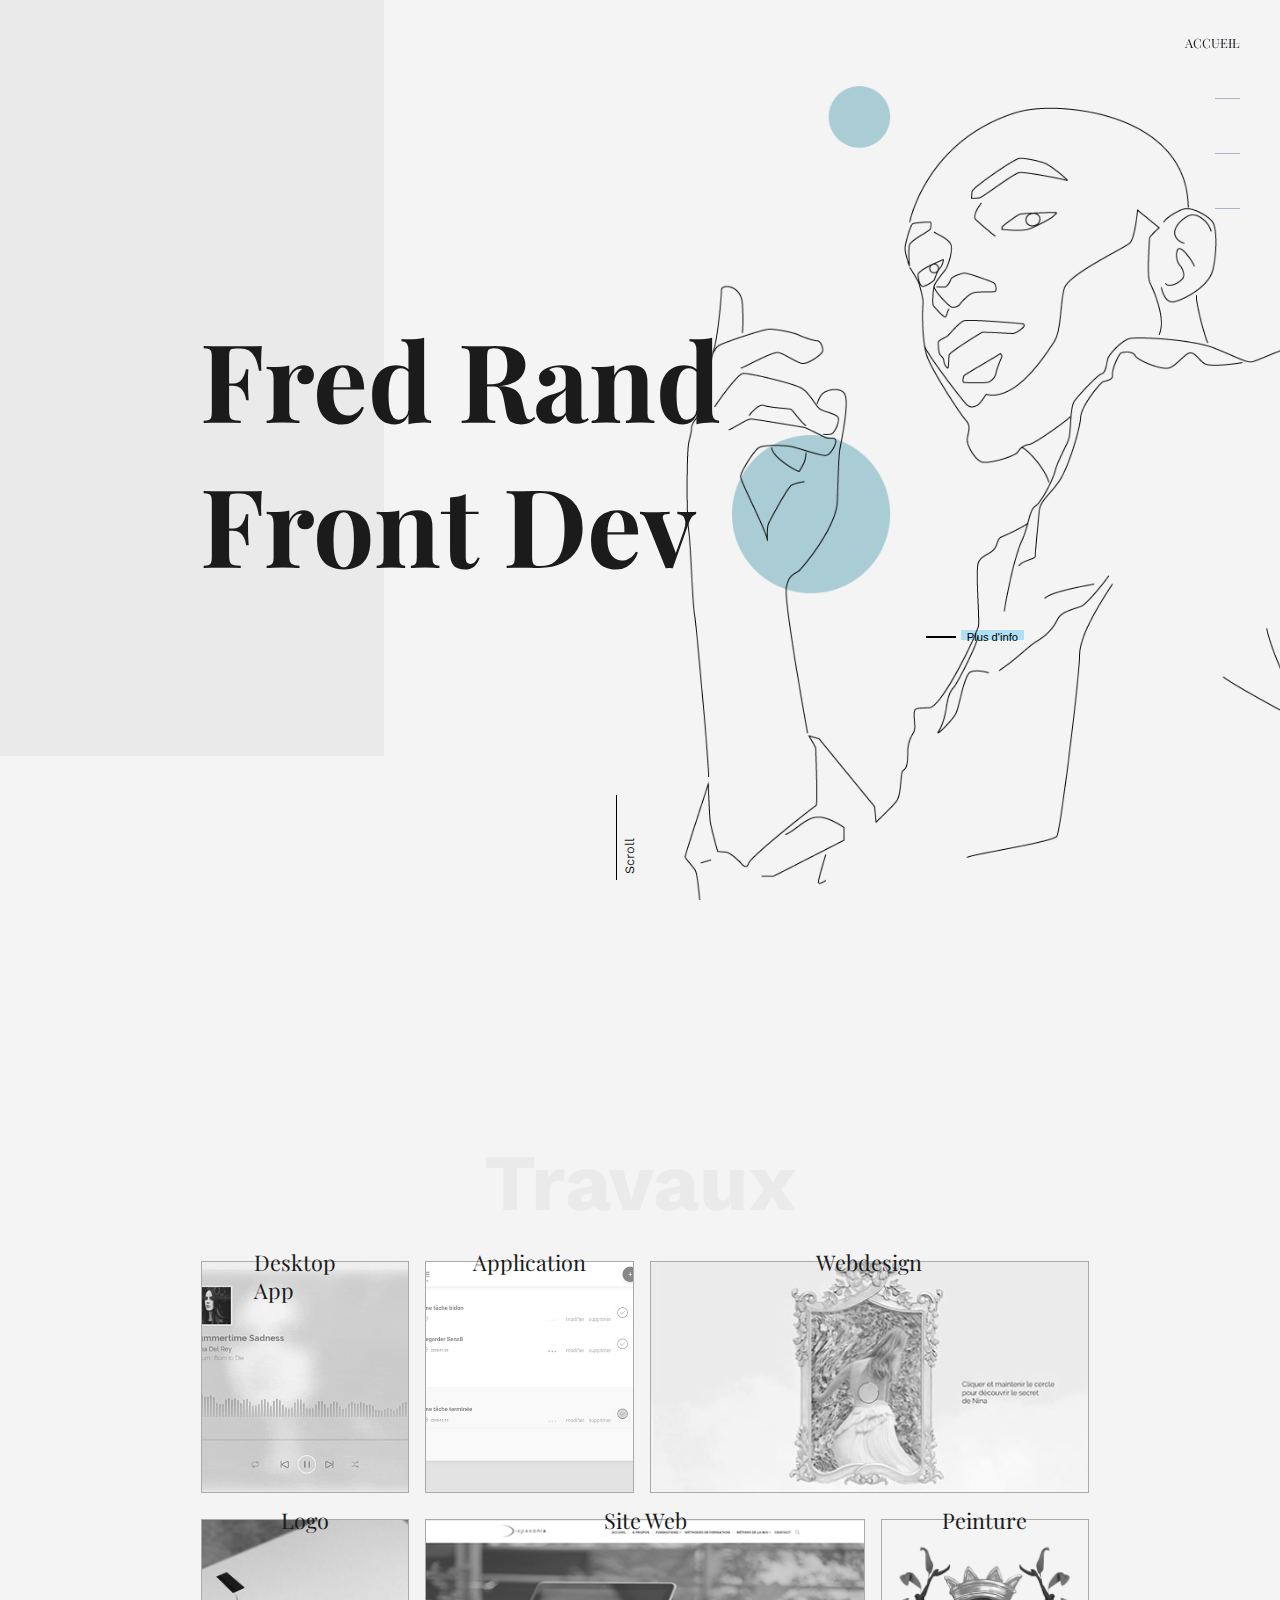
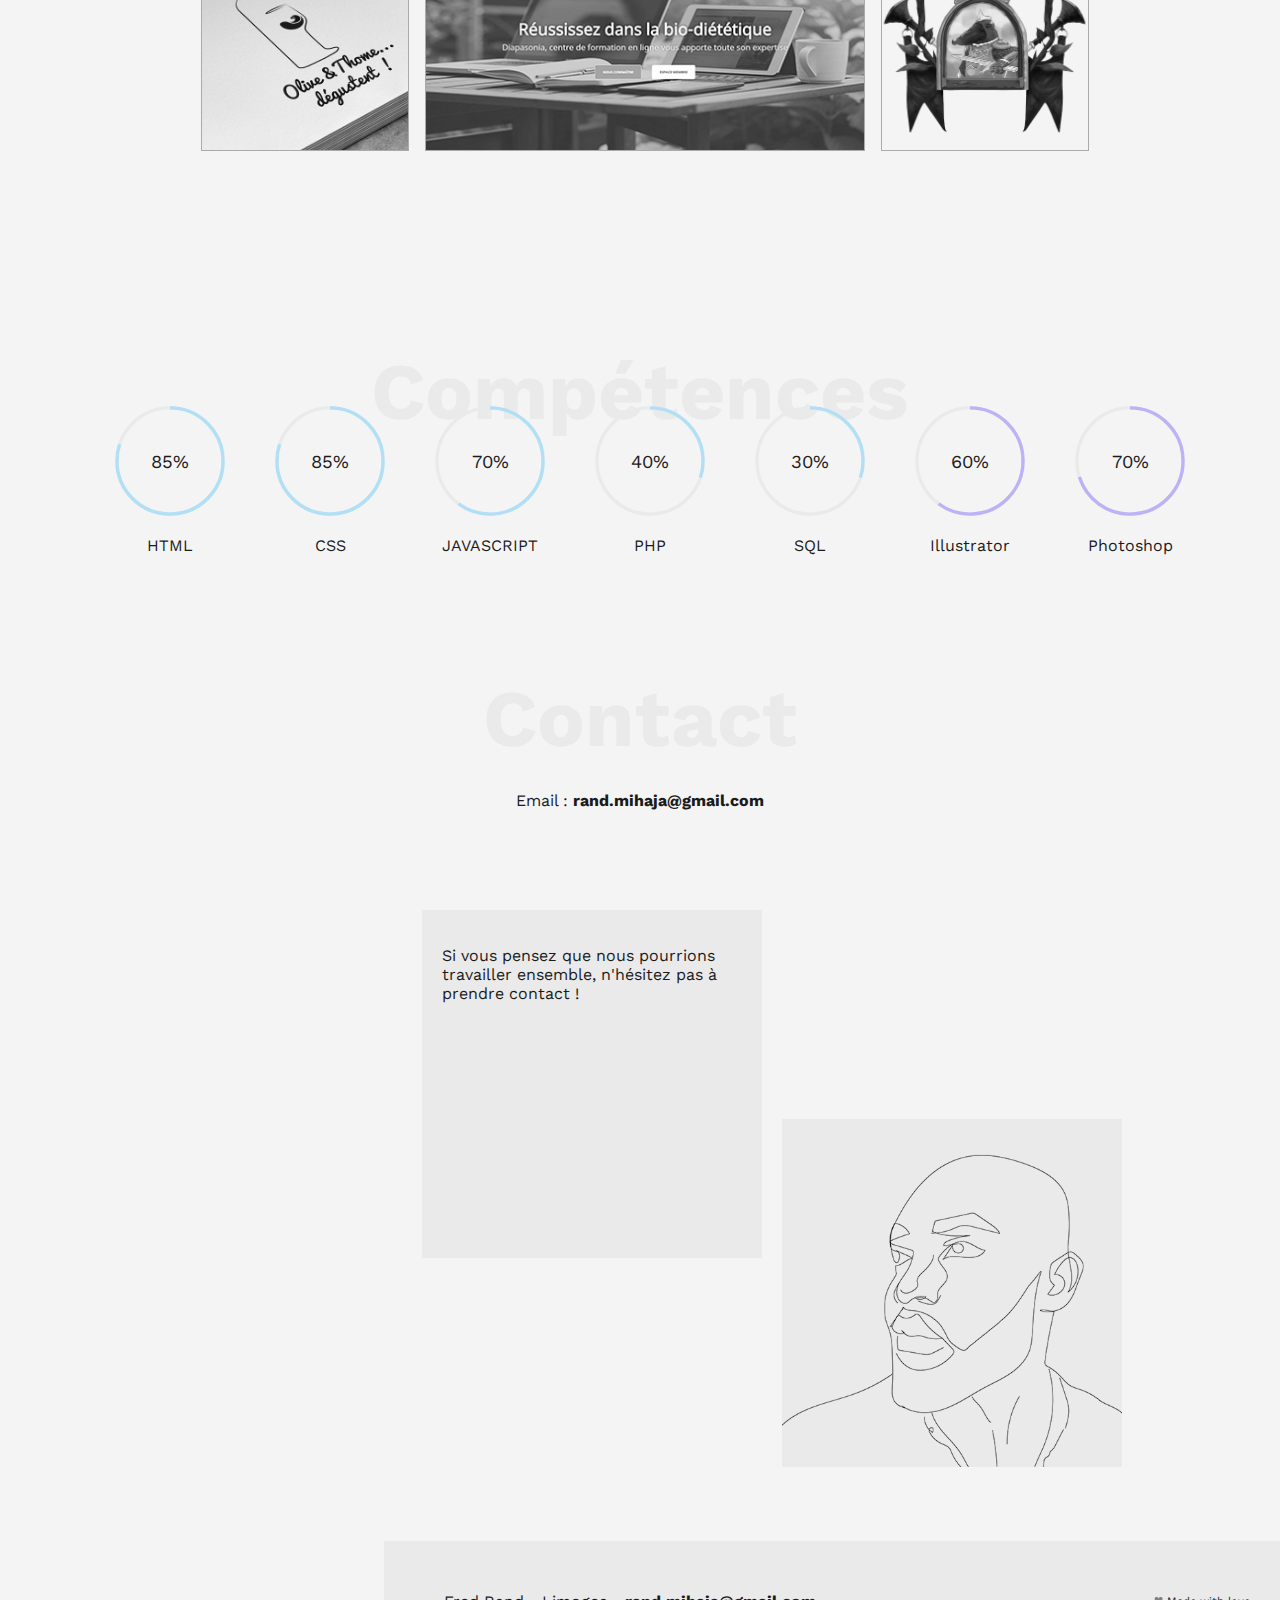
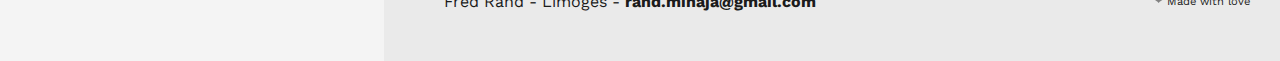
==== commit 6ebb9881: "ajout fade sur lightbox" ====
--- a/index.html
+++ b/index.html
@@ -12,7 +12,9 @@
 
 			
 <body id="home">
-
+<div class="loader_holder">
+	<div class="ripple"><div></div><div></div> <span class="ripple_text">Loading</span></div>
+</div>
 <nav class="main_nav">
 	<ul class="main_nav_list">
 		<li class="main_nav_item is_active">
@@ -174,7 +176,7 @@
 			<button class="close_lightbox" title="Fermer">x</button>
 			<div class="work_detail_inner">
 				<h3 class="work_detail_category">Application Bureau</h3>
-				<p class="work_detail_description">Application experimentale pour m'initier à NodeJs et Electron. Cette appli est une playlist musicale, elle permet de choisir un dossier de musique et lire ces musiques.</p>
+				<p class="work_detail_description">Application développée sous NodeJs et Electron. Cette appli est une playlist musicale, elle permet de choisir un dossier de musique et lire ces musiques.</p>
 				<p class="work_detail_info">Html, Css, Javascript, NodeJs, Electron</p>
 			</div>
 		</div>
@@ -203,7 +205,7 @@
 			<p class="number_holder">3 / 6</p>
 			<button class="nav_btn nav_prev">Précédent</button>
 			
-			<a class="work_fullscreen_holder cursor_default" target="_blank" href="javascript:"><img src="source/image/work/ninaleau_webdesign_01.jpg" class="work_fullscreen" alt="Maquette Site web"></a>
+			<a class="work_fullscreen_holder" target="_blank" href="static/nina_leau.html"><img src="source/image/work/ninaleau_webdesign_01.jpg" class="work_fullscreen" alt="Maquette Site web"></a>
 			<button class="nav_btn nav_next">Suivant</button>
 		</div>
 		<div class="work_detail">
@@ -478,6 +480,7 @@
 		
 	</div>
 </footer>
+
 <!-- scripts -->
 <script
   src="https://code.jquery.com/jquery-3.3.1.min.js"
--- a/source/style/main.css
+++ b/source/style/main.css
@@ -77,6 +77,8 @@
 	top: 70%;
 	font-size: 0.7em;
 }
+
+
 .show_more:after, .back_to_home:after, .back_to_works:after{
 	display: inline-block;
 	content: "";
@@ -100,6 +102,18 @@
 	transform: translateY( -50%);
 	top: 50%;
 	left: -35px;
+}
+.show_more:after{
+	animation:  changeColor 7s ease-out infinite;
+}
+@keyframes changeColor{
+	from{
+		background-color: var( --blue );
+	}
+	to{
+		background-color: rgba(0, 0, 0, .6);
+
+	}
 }
 .home_holder{
 	position: relative;
@@ -198,17 +212,36 @@
 	z-index: 999;
 	overflow-y: scroll;
 	overflow-x: hidden;
-
-	transition: opacity .8s;
+	transition: opacity .6s;
 }
 .lightbox_slide{
-	display: none;
-	position: relative;
+	visibility: hidden;
+	position: absolute;
+	top: 0;
+	left: 0;
 	height: 100%;
+	width: 100%;
 	color: var( --grey);
 }
 .lightbox_slide.is_visible{
-	display: block;
+	visibility: visible;
+	z-index: 999;
+}
+
+/*- state 1 -*/
+.lightbox_slide .work_fullscreen, .work_detail_inner{
+	opacity: 0;
+	transition:  opacity .5s;
+}
+/*- state 2 -*/
+.lightbox_slide.is_visible .work_fullscreen, .lightbox_slide.is_visible .work_detail_inner{
+	opacity: 1;
+}
+
+/*--------- fadeOut ----------*/
+.lightbox_slide .work_fullscreen.fade_out, .work_detail_inner.fade_out{
+	opacity: 0;
+	transition:  opacity .5s;
 }
 .work_viewer{
 	position: relative;
@@ -874,6 +907,57 @@
 .back_to_works{
 	/*display: block;*/
 }
-.cursor_default{
-	cursor: default;
-}+.loader_holder{
+	position: absolute;
+	top: 0;
+	left: 0;
+	width: 100%;
+	height: 100%;
+	z-index: 999;
+
+	background-color: var( --grey);
+}
+.loader_holder.is_hidden{
+	display: none;
+}
+.ripple {
+  position: absolute;
+  top: 50%;
+  left: 50%;
+  transform: translate( -50%, -50%);
+  width: 64px;
+  height: 64px;
+}
+.ripple_text{
+	display: block;
+	position: absolute;
+	bottom: -20px;
+	left: 50%;
+	transform: translateX( -50%);
+}
+.ripple div {
+  position: absolute;
+  border: 4px solid var( --black);
+  opacity: 1;
+  border-radius: 50%;
+  animation: ripple 1.5s cubic-bezier(0, 0.2, 0.8, 1) infinite;
+}
+.ripple div:nth-child(2) {
+  animation-delay: -0.5s;
+}
+@keyframes ripple {
+  0% {
+    top: 28px;
+    left: 28px;
+    width: 0;
+    height: 0;
+    opacity: 1;
+  }
+  100% {
+    top: -1px;
+    left: -1px;
+    width: 58px;
+    height: 58px;
+    opacity: 0;
+  }
+}
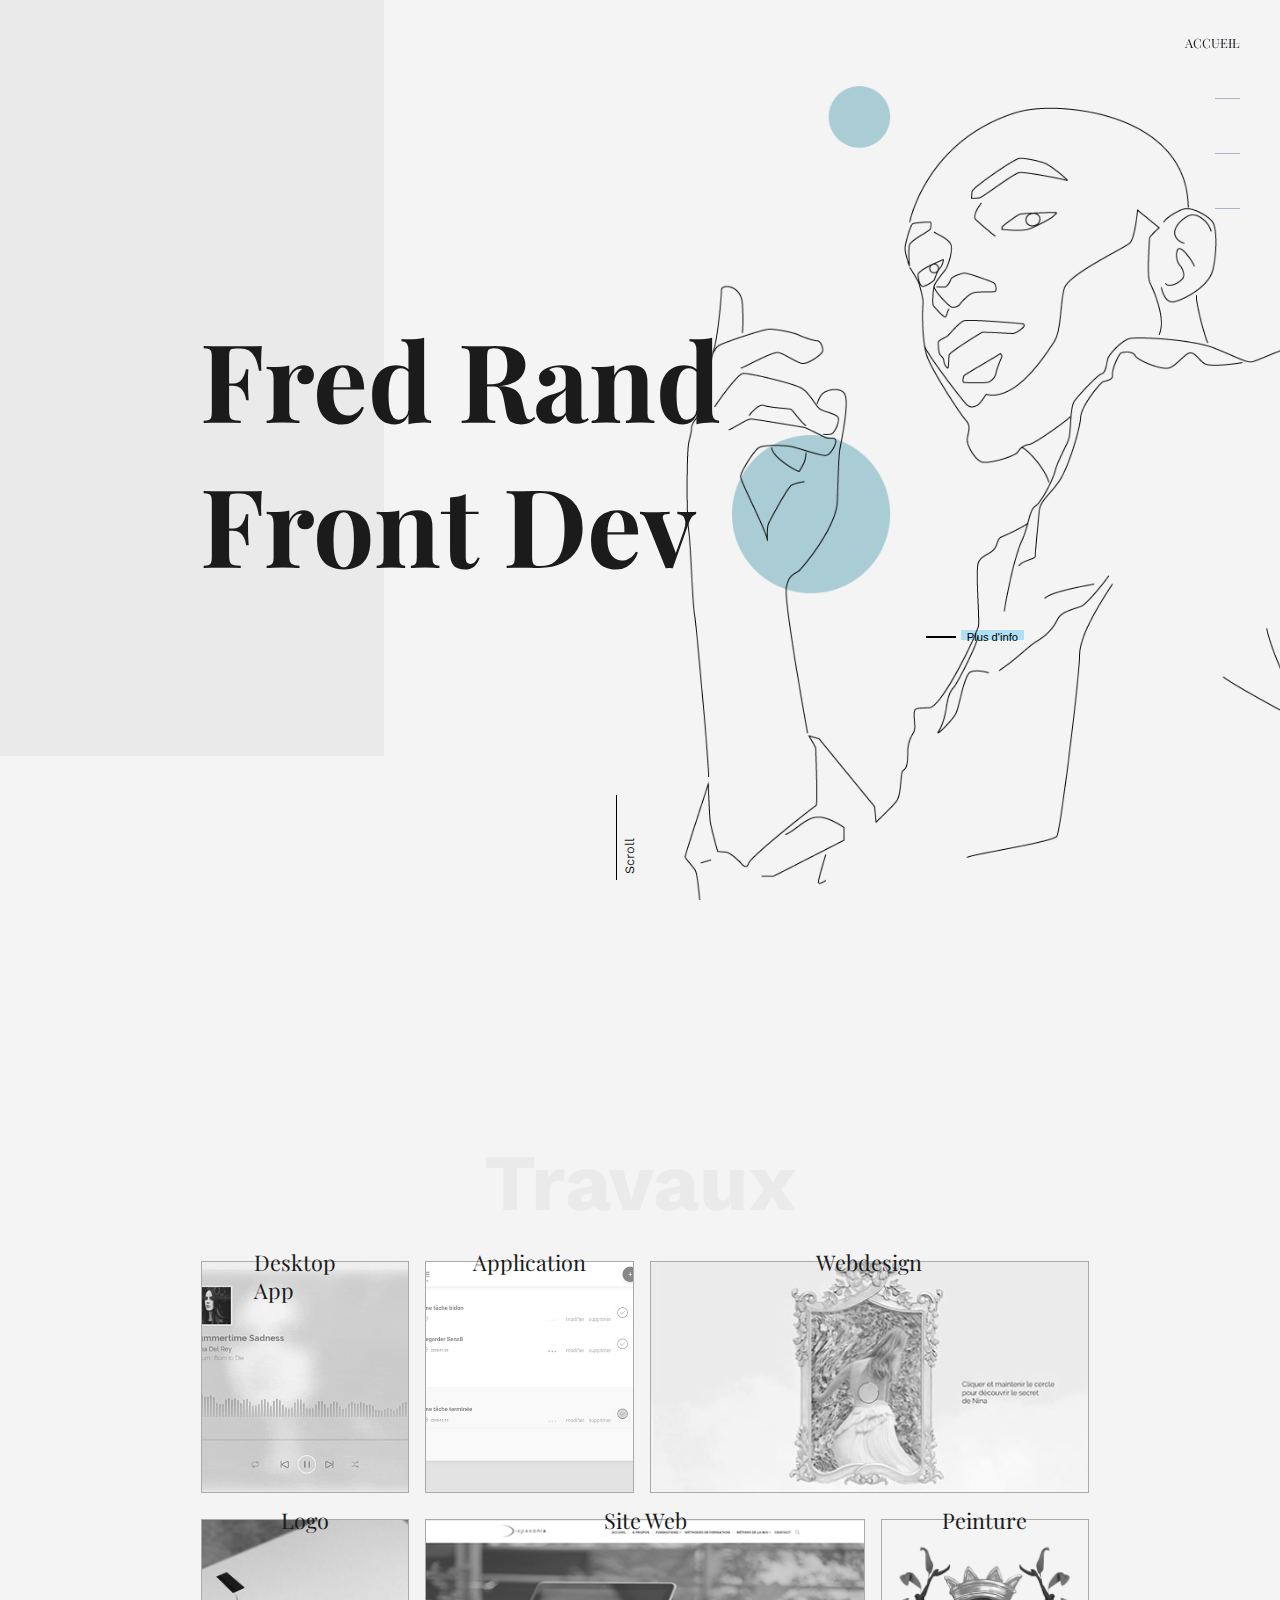
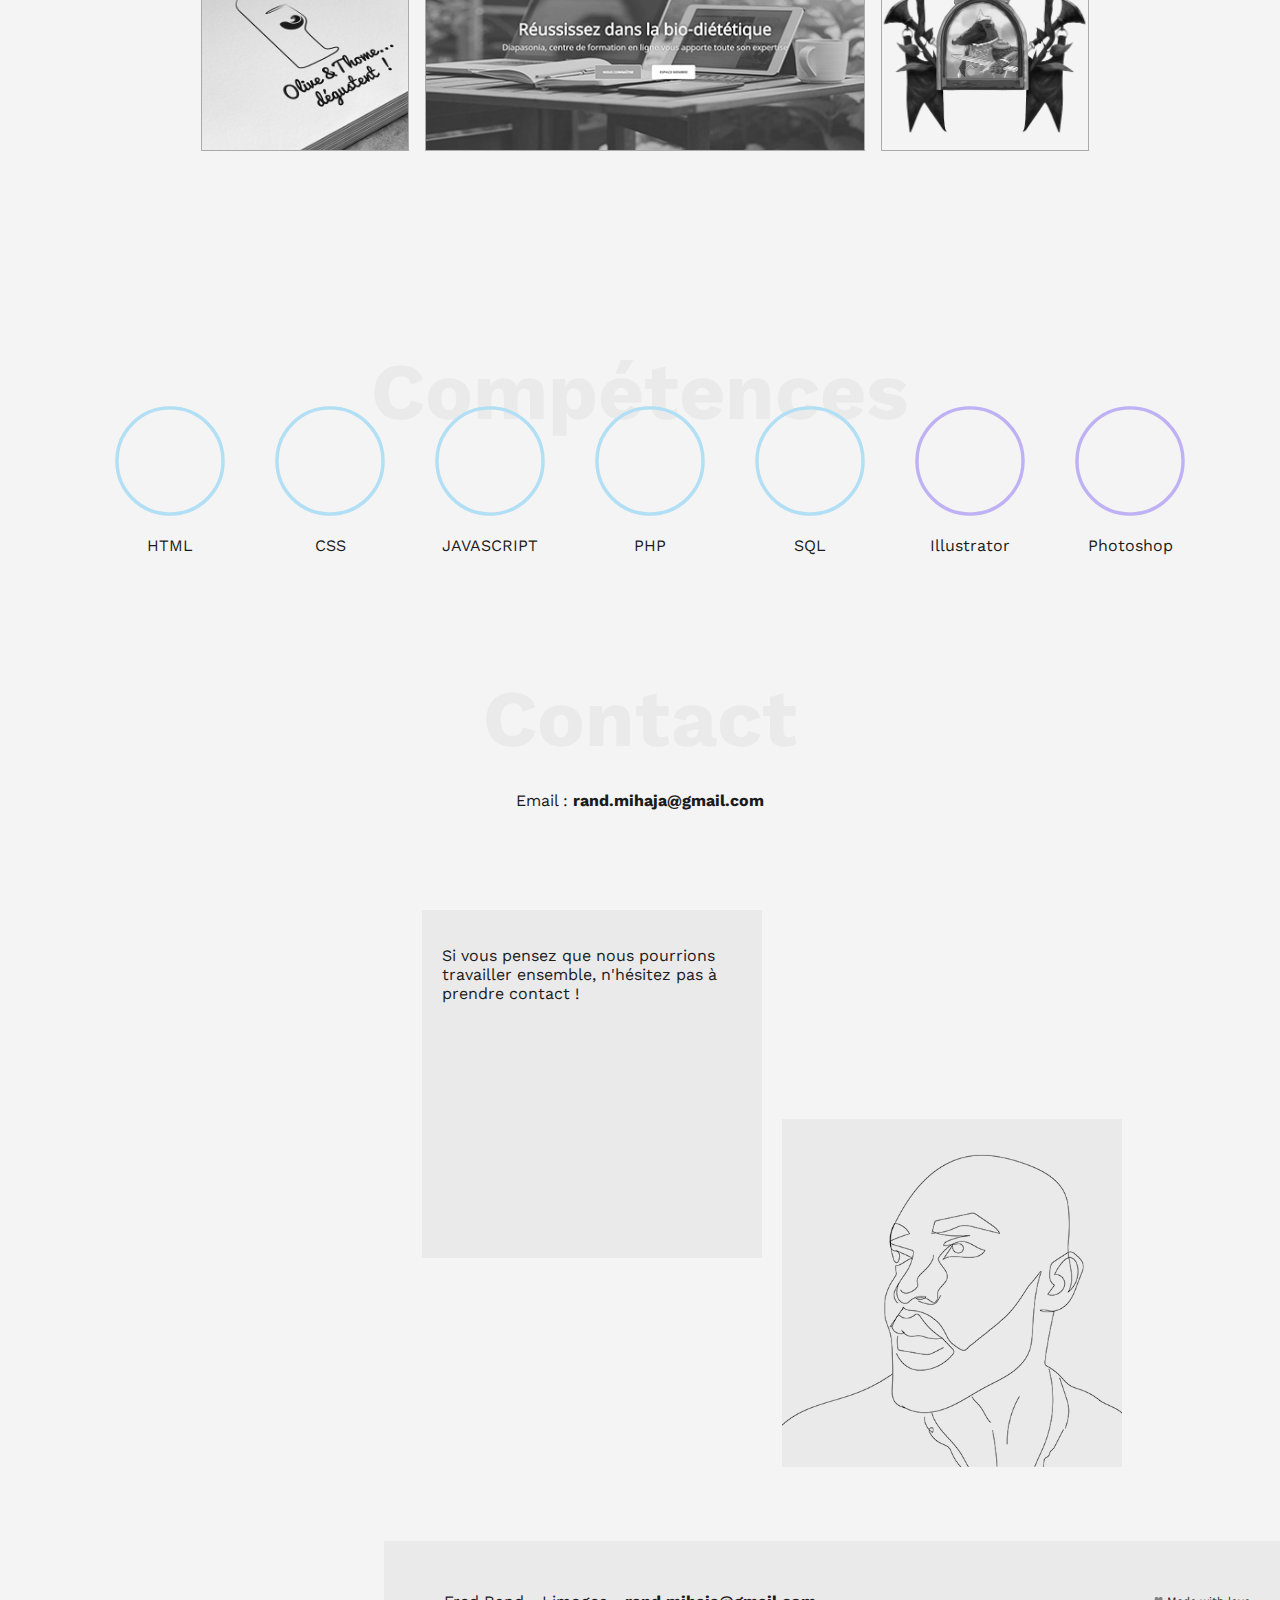
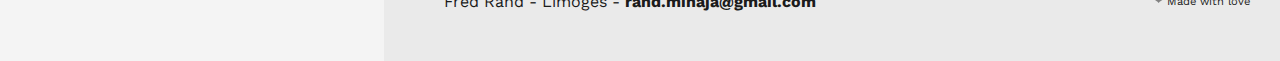
==== commit 41efa00a: "deletion percent" ====
--- a/index.html
+++ b/index.html
@@ -290,14 +290,14 @@
 			</svg>
 			<svg viewBox="0 0 36 36" class="chart">
 			  <path class="circle_path2"
-			    stroke-dasharray="80, 100"
-			    d="M18 2.0845
-			      a 15.9155 15.9155 0 0 1 0 31.831
-			      a 15.9155 15.9155 0 0 1 0 -31.831"
-			  />
-			</svg>
-
-			<span class="skill_perc">85%</span>
+			    stroke-dasharray="100, 100"
+			    d="M18 2.0845
+			      a 15.9155 15.9155 0 0 1 0 31.831
+			      a 15.9155 15.9155 0 0 1 0 -31.831"
+			  />
+			</svg>
+
+			<span class="skill_perc"></span>
 
 			<p class="skill_name">HTML</p>
 		</li>
@@ -313,14 +313,14 @@
 			</svg>
 			<svg viewBox="0 0 36 36" class="chart">
 			  <path class="circle_path2"
-			    stroke-dasharray="80, 100"
-			    d="M18 2.0845
-			      a 15.9155 15.9155 0 0 1 0 31.831
-			      a 15.9155 15.9155 0 0 1 0 -31.831"
-			  />
-			</svg>
-
-			<span class="skill_perc">85%</span>
+			    stroke-dasharray="100, 100"
+			    d="M18 2.0845
+			      a 15.9155 15.9155 0 0 1 0 31.831
+			      a 15.9155 15.9155 0 0 1 0 -31.831"
+			  />
+			</svg>
+
+			<span class="skill_perc"></span>
 
 			<p class="skill_name">CSS</p>
 		</li>
@@ -336,14 +336,14 @@
 			</svg>
 			<svg viewBox="0 0 36 36" class="chart">
 			  <path class="circle_path2"
-			    stroke-dasharray="60, 100"
-			    d="M18 2.0845
-			      a 15.9155 15.9155 0 0 1 0 31.831
-			      a 15.9155 15.9155 0 0 1 0 -31.831"
-			  />
-			</svg>
-
-			<span class="skill_perc">70%</span>
+			    stroke-dasharray="100, 100"
+			    d="M18 2.0845
+			      a 15.9155 15.9155 0 0 1 0 31.831
+			      a 15.9155 15.9155 0 0 1 0 -31.831"
+			  />
+			</svg>
+
+			<span class="skill_perc"></span>
 
 			<p class="skill_name">JAVASCRIPT</p>
 		</li>
@@ -359,14 +359,14 @@
 			</svg>
 			<svg viewBox="0 0 36 36" class="chart">
 			  <path class="circle_path2"
-			    stroke-dasharray="30, 100"
-			    d="M18 2.0845
-			      a 15.9155 15.9155 0 0 1 0 31.831
-			      a 15.9155 15.9155 0 0 1 0 -31.831"
-			  />
-			</svg>
-
-			<span class="skill_perc">40%</span>
+			    stroke-dasharray="100, 100"
+			    d="M18 2.0845
+			      a 15.9155 15.9155 0 0 1 0 31.831
+			      a 15.9155 15.9155 0 0 1 0 -31.831"
+			  />
+			</svg>
+
+			<span class="skill_perc"></span>
 
 			<p class="skill_name">PHP</p>
 		</li>
@@ -382,14 +382,14 @@
 			</svg>
 			<svg viewBox="0 0 36 36" class="chart">
 			  <path class="circle_path2"
-			    stroke-dasharray="30, 100"
-			    d="M18 2.0845
-			      a 15.9155 15.9155 0 0 1 0 31.831
-			      a 15.9155 15.9155 0 0 1 0 -31.831"
-			  />
-			</svg>
-
-			<span class="skill_perc">30%</span>
+			    stroke-dasharray="100, 100"
+			    d="M18 2.0845
+			      a 15.9155 15.9155 0 0 1 0 31.831
+			      a 15.9155 15.9155 0 0 1 0 -31.831"
+			  />
+			</svg>
+
+			<span class="skill_perc"></span>
 
 			<p class="skill_name">SQL</p>
 		</li>
@@ -405,14 +405,14 @@
 			</svg>
 			<svg viewBox="0 0 36 36" class="chart">
 			  <path class="circle_path2 is_purple"
-			    stroke-dasharray="60, 100"
-			    d="M18 2.0845
-			      a 15.9155 15.9155 0 0 1 0 31.831
-			      a 15.9155 15.9155 0 0 1 0 -31.831"
-			  />
-			</svg>
-
-			<span class="skill_perc">60%</span>
+			    stroke-dasharray="100, 100"
+			    d="M18 2.0845
+			      a 15.9155 15.9155 0 0 1 0 31.831
+			      a 15.9155 15.9155 0 0 1 0 -31.831"
+			  />
+			</svg>
+
+			<span class="skill_perc"></span>
 
 			<p class="skill_name">Illustrator</p>
 		</li>
@@ -428,14 +428,14 @@
 			</svg>
 			<svg viewBox="0 0 36 36" class="chart">
 			  <path class="circle_path2 is_purple"
-			    stroke-dasharray="70, 100"
-			    d="M18 2.0845
-			      a 15.9155 15.9155 0 0 1 0 31.831
-			      a 15.9155 15.9155 0 0 1 0 -31.831"
-			  />
-			</svg>
-
-			<span class="skill_perc">70%</span>
+			    stroke-dasharray="100, 100"
+			    d="M18 2.0845
+			      a 15.9155 15.9155 0 0 1 0 31.831
+			      a 15.9155 15.9155 0 0 1 0 -31.831"
+			  />
+			</svg>
+
+			<span class="skill_perc"></span>
 
 			<p class="skill_name">Photoshop</p>
 		</li>
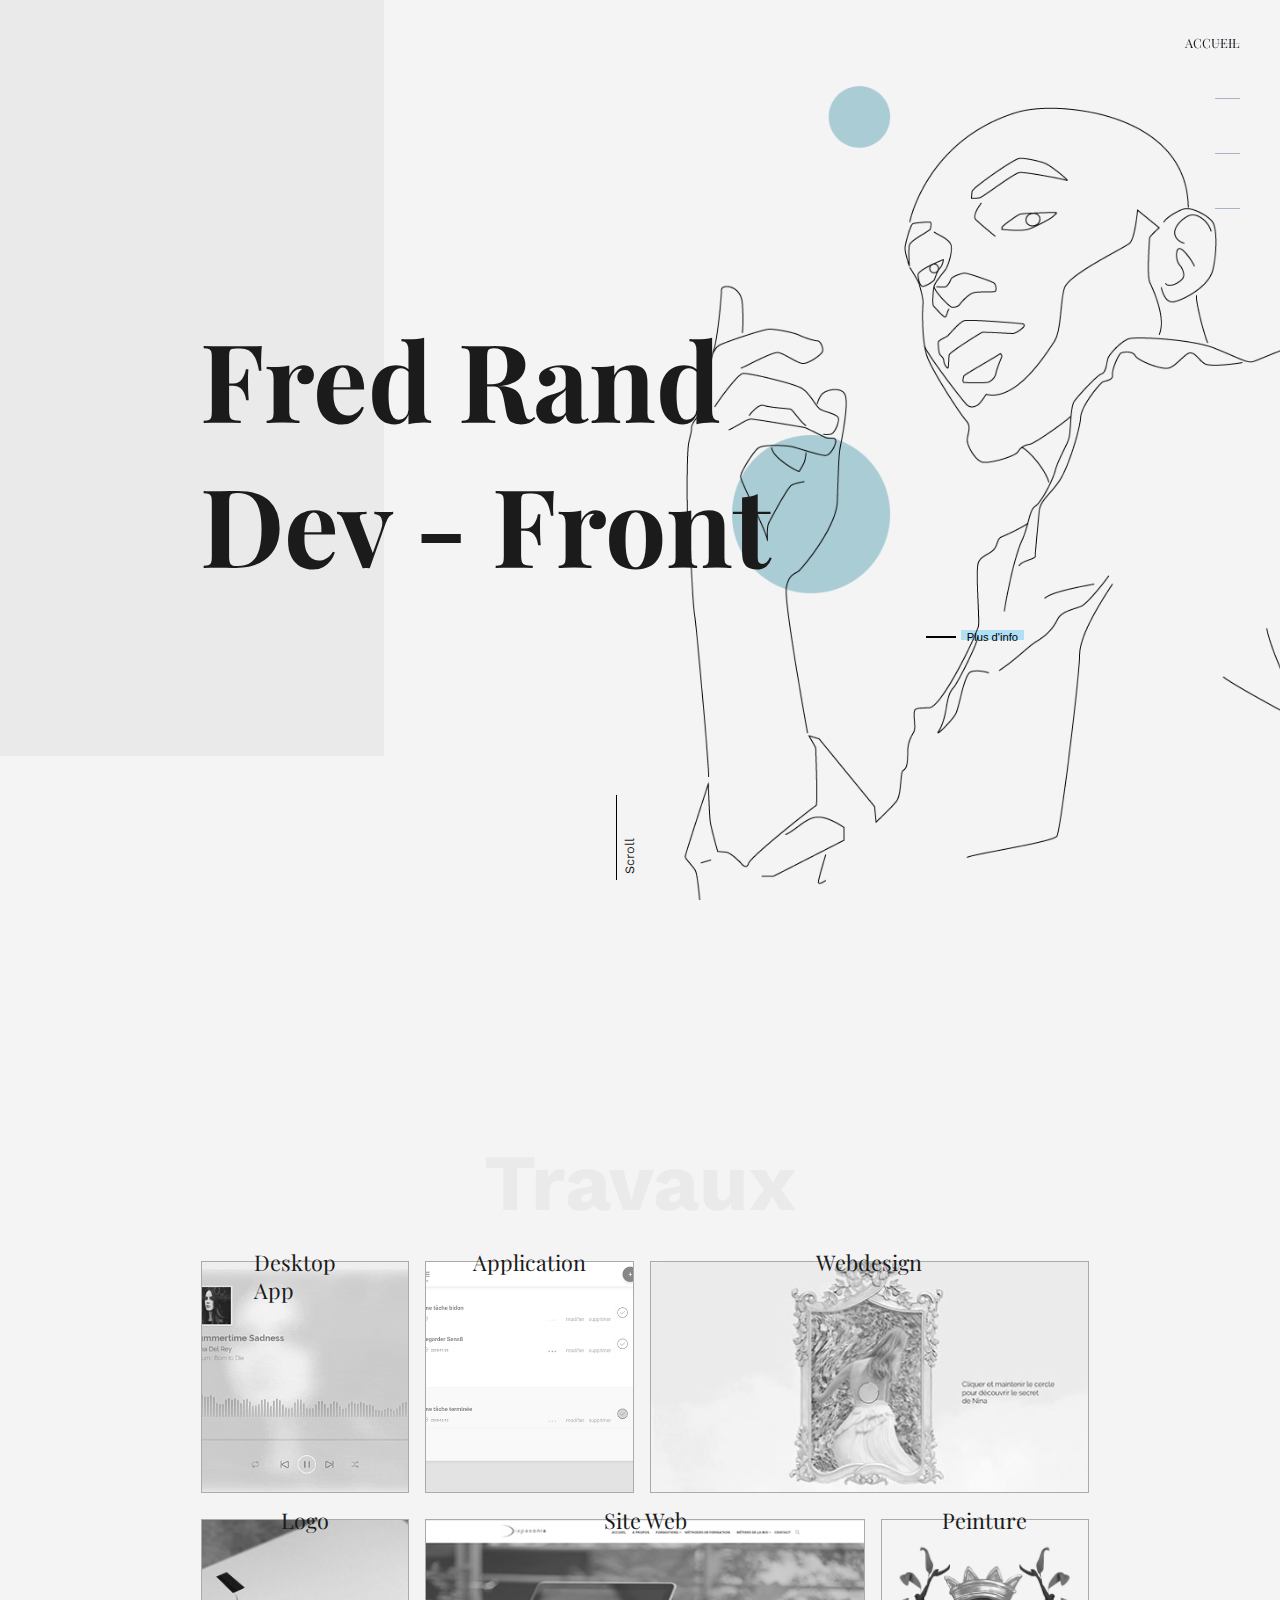
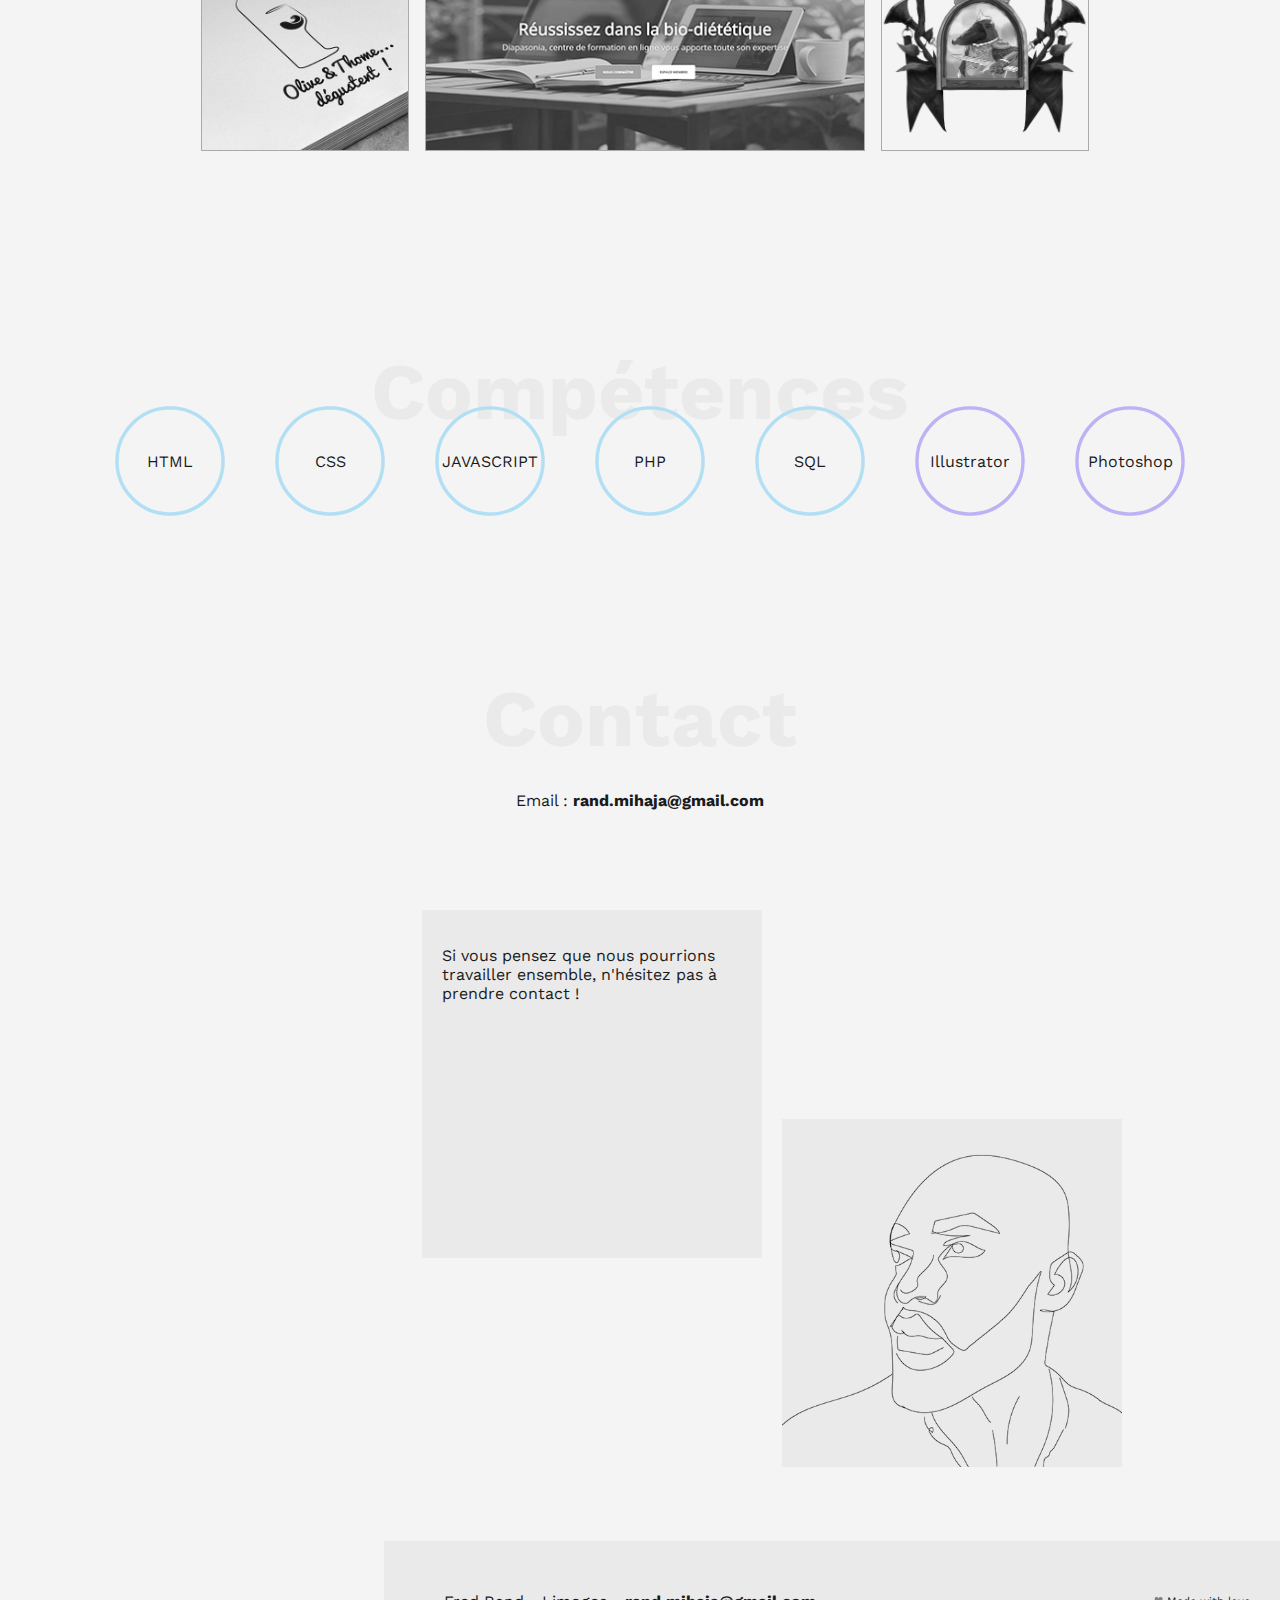
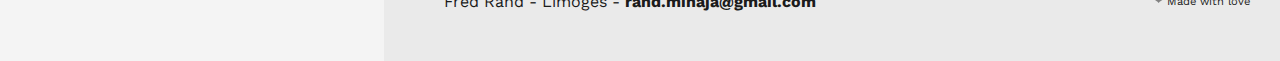
==== commit 129a4da8: "modif de l'image nina l'eau + role" ====
--- a/index.html
+++ b/index.html
@@ -53,7 +53,7 @@
 			<article class="howdy">
 				<h1 class="main_title">
 					<span>Fred Rand</span>
-					<span>Front Dev</span>
+					<span>Dev - Front</span>
 				</h1>
 				
 			</article>
@@ -212,7 +212,7 @@
 			<button class="close_lightbox" title="Fermer">x</button>
 			<div class="work_detail_inner">
 				<h3 class="work_detail_category">Webdesign</h3>
-				<p class="work_detail_description">Un design de site internet one page qui nous plonge dans l'univers de Nina L'eau de Nina, un parfum signé Nina Ricci </p>
+				<p class="work_detail_description">Un design de site internet one page qui nous plonge dans l'univers de Nina L'eau ; un parfum signé Nina Ricci </p>
 				<p class="work_detail_info">Figma, Photoshop</p>
 				<a href="static/nina_leau.html" target="_blank" class="see_work">Voir le design</a>
 			</div>
--- a/source/style/main.css
+++ b/source/style/main.css
@@ -396,7 +396,8 @@
 }
 .skill_name{
 	position: absolute;
-	bottom: -50px;
+	/*bottom: -50px;*/
+	bottom: 34px;
 	left: 50%;
 	transform: translateX( -50%);
 }
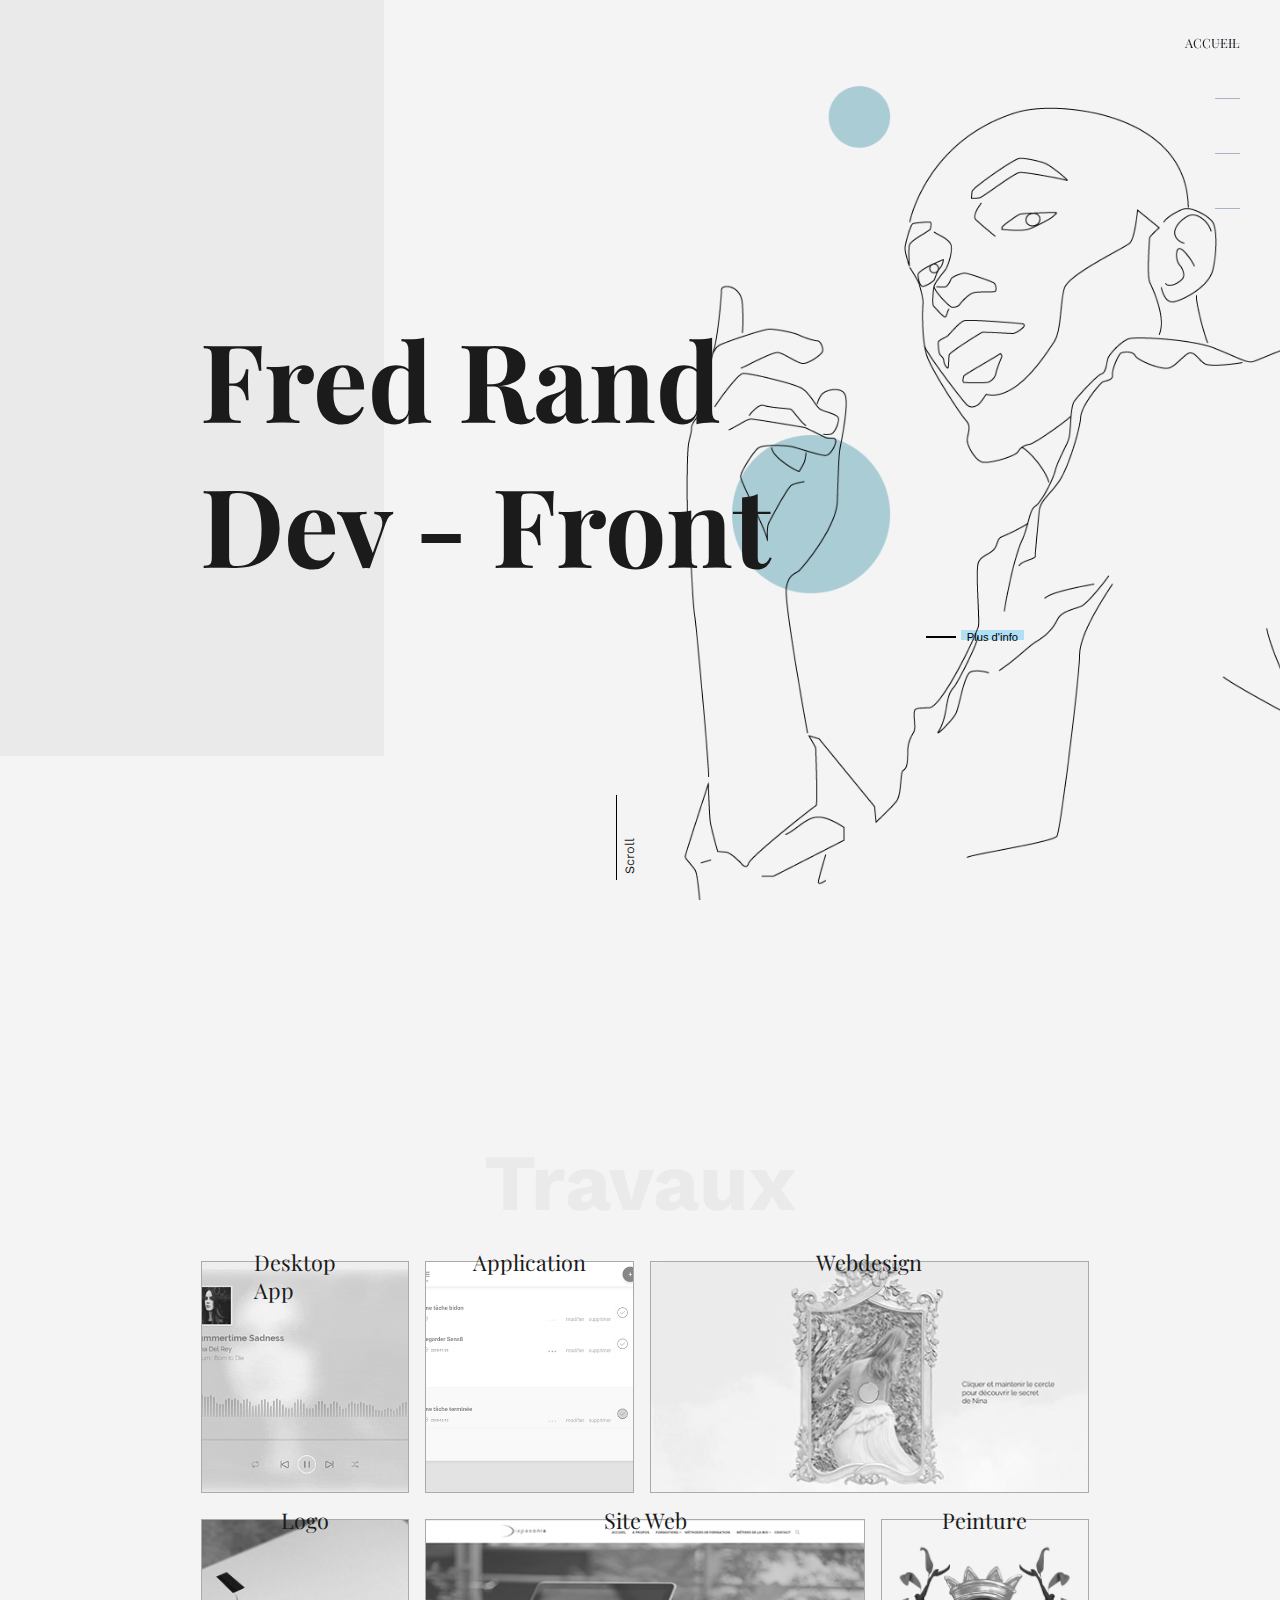
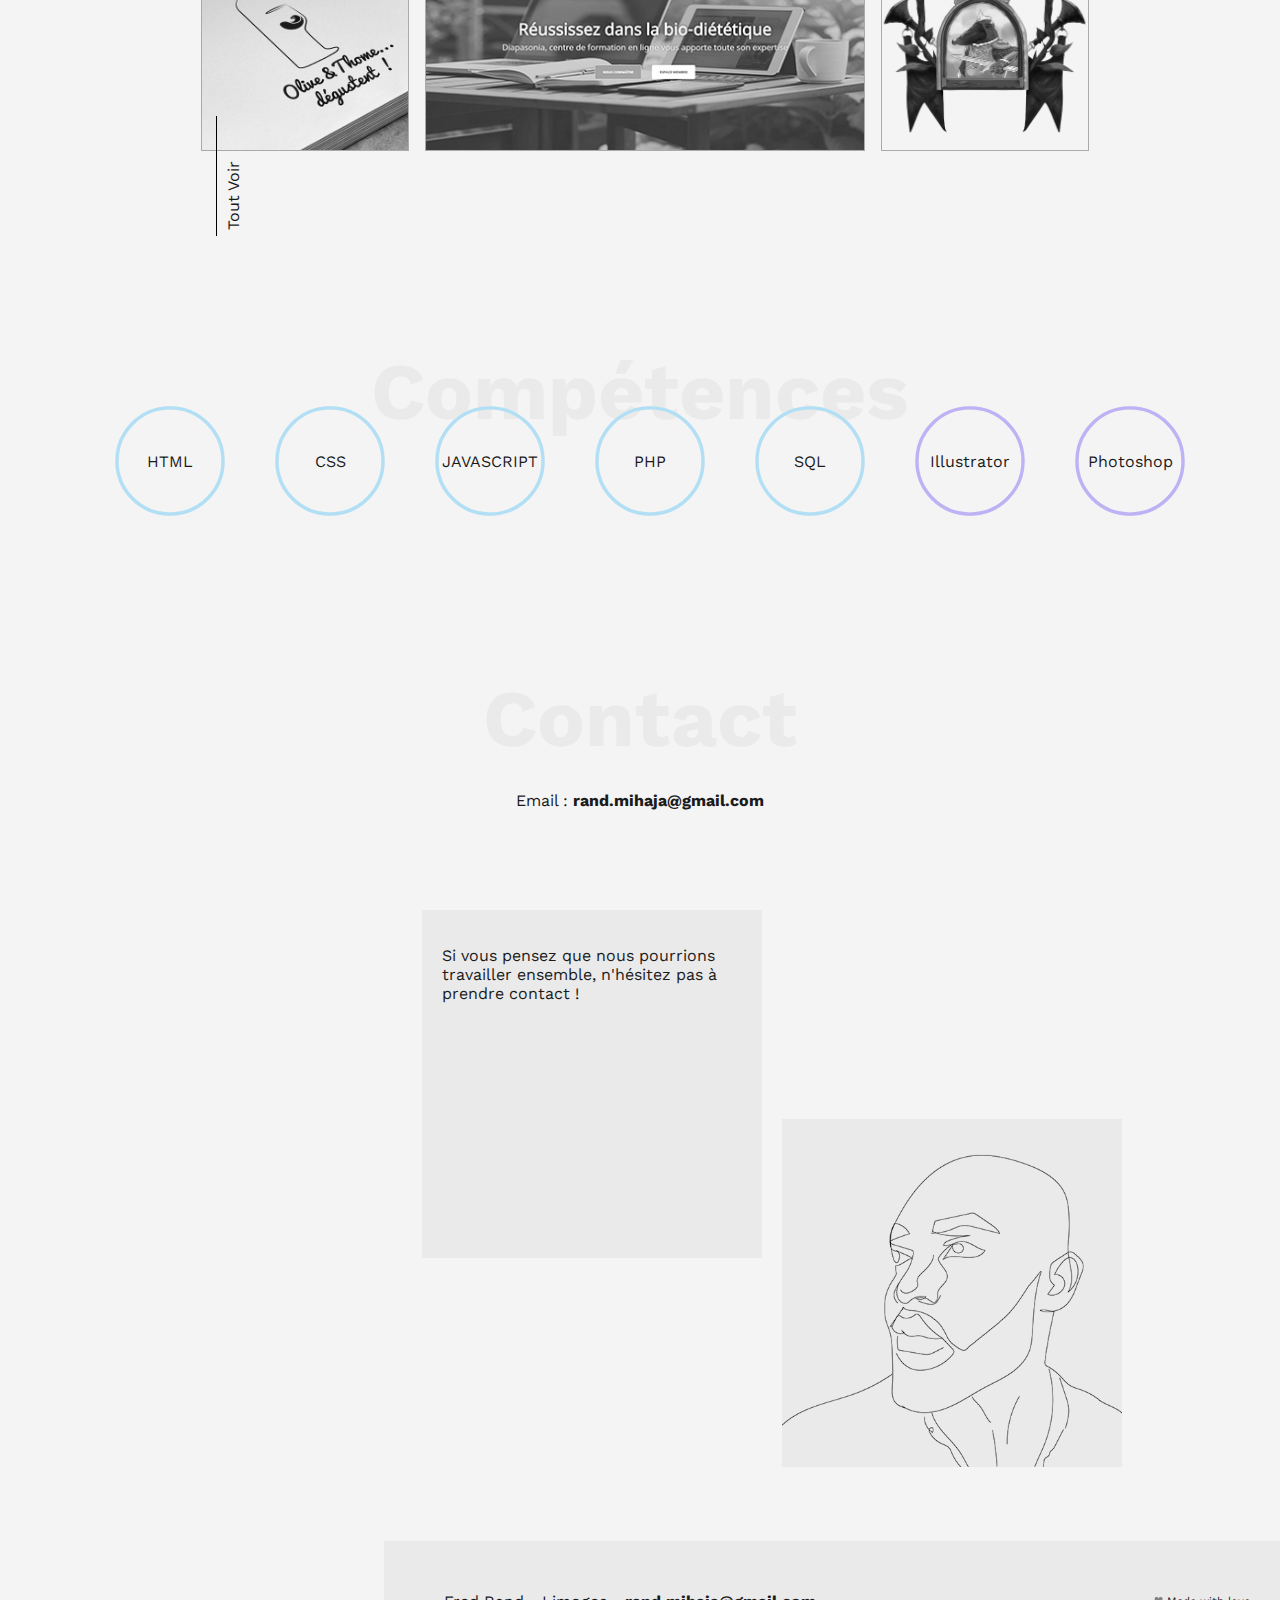
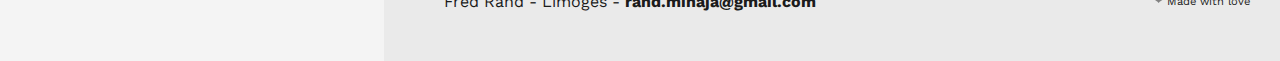
==== commit 35274fd4: "init portfolio" ====
--- a/index.html
+++ b/index.html
@@ -157,7 +157,7 @@
 				</div>
 				<p class="work_category">Peinture</p>
 			</li>
-			<!-- <li><button class="show_all_work">Tout Voir</button></li> -->
+			<li><a href="portfolio.html" class="show_all_work">Tout Voir</a></li>
 		</ul>
 	</div>
 	
--- a/source/style/main.css
+++ b/source/style/main.css
@@ -281,12 +281,12 @@
 	color: rgba(191, 177, 245, .6);
 }
 .close_lightbox{
-	position: absolute;
-	top: 20px;
-	right: 40px;
-	color: var(--grey);
-	font-size: 1.5em;
-}
+	position: fixed;
+	top: 10px;
+	right: 20px;
+	color: #fff;
+}
+
 .see_work{
 	display: inline-block;
 	margin-top: 50px;
@@ -493,6 +493,12 @@
 }
 .contact_title{
 	top: -120px;
+}
+.all_work{
+	border: 1px solid red;
+	max-width: 900px;
+	margin: 0 auto;
+	min-height: 300px;
 }
 .footer{
 	margin-top: 100px;
@@ -847,7 +853,6 @@
 		display: block;
 		margin-top: 100px;
 		height: 85%;
-		/*background-color: red;*/
 	}
 	.contact_text{
 		position: absolute;
@@ -892,6 +897,14 @@
 		transform: translateY( -50%);
 		
 	}
+	.close_lightbox{
+		position: absolute;
+		top: 20px;
+		right: 40px;
+		color: var(--grey);
+		font-size: 1.5em;
+	}
+	
 }
 
 @media screen and (min-width: 1600px){
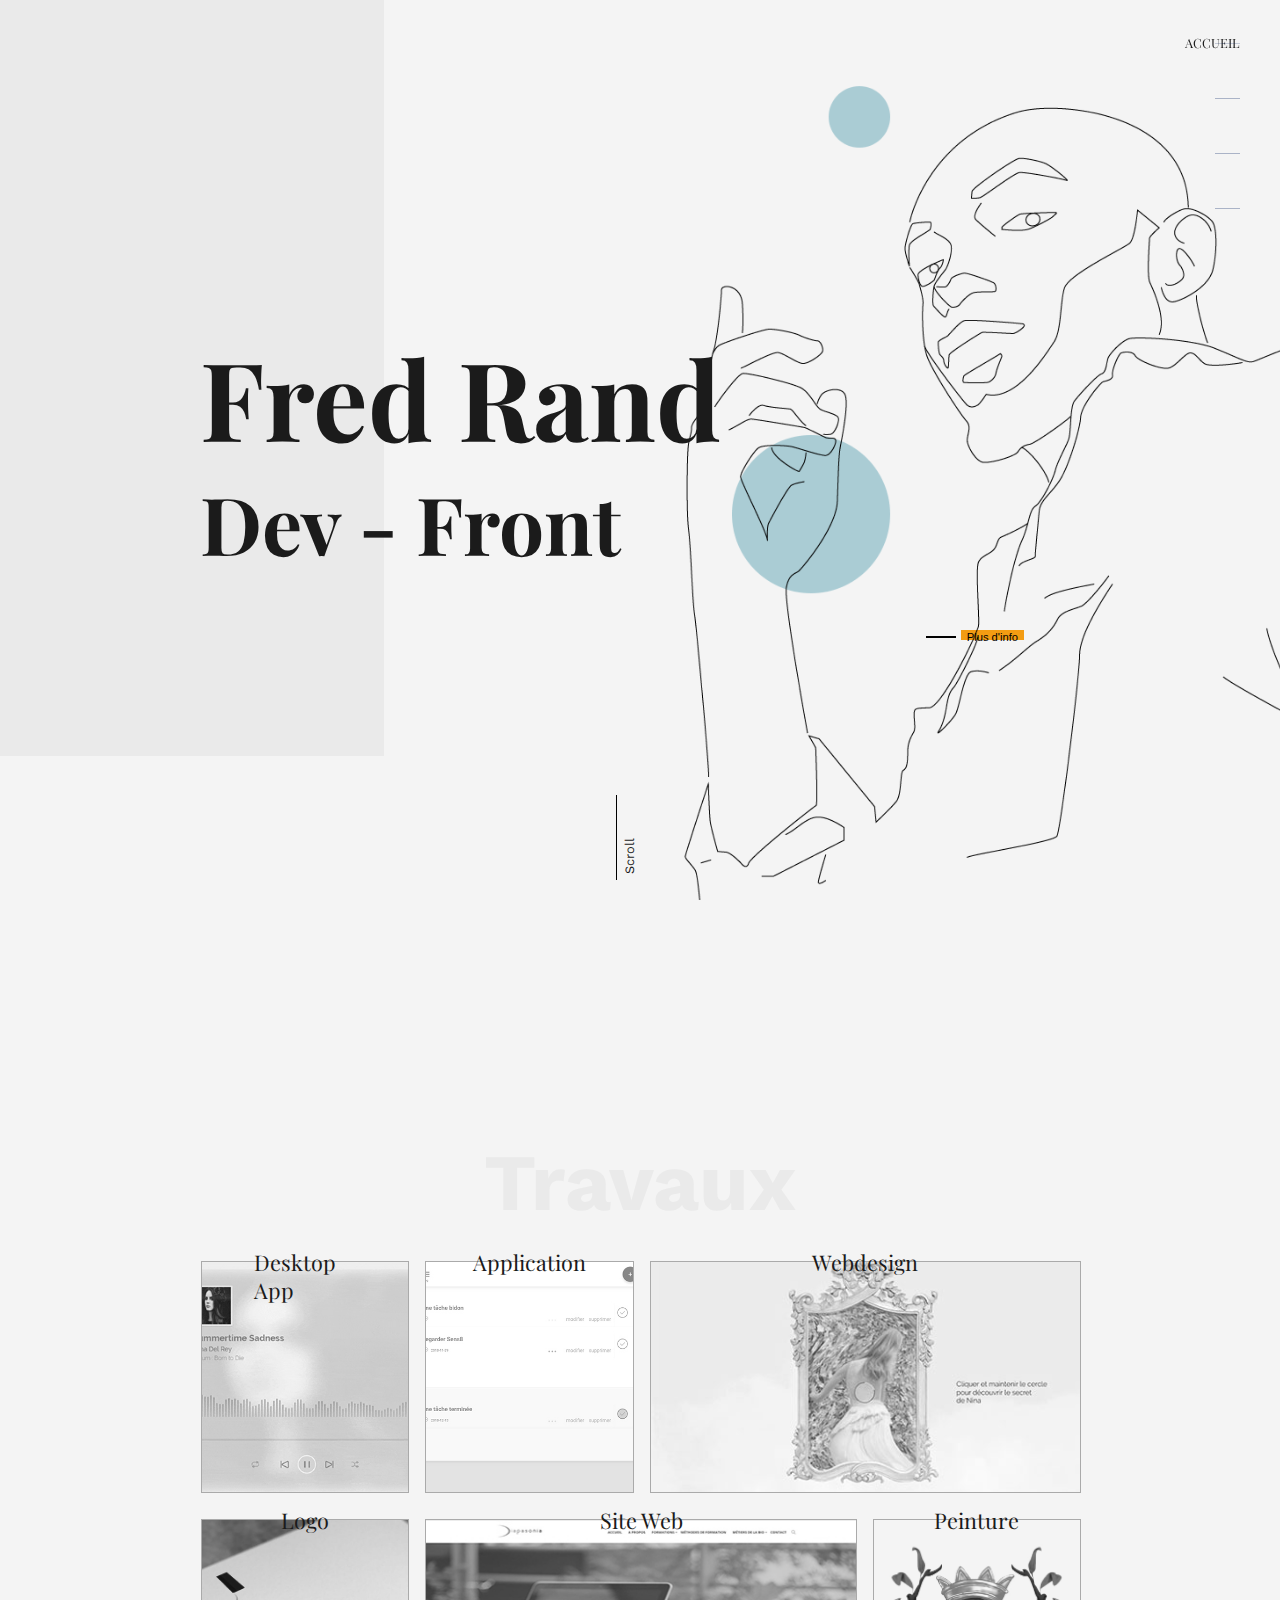
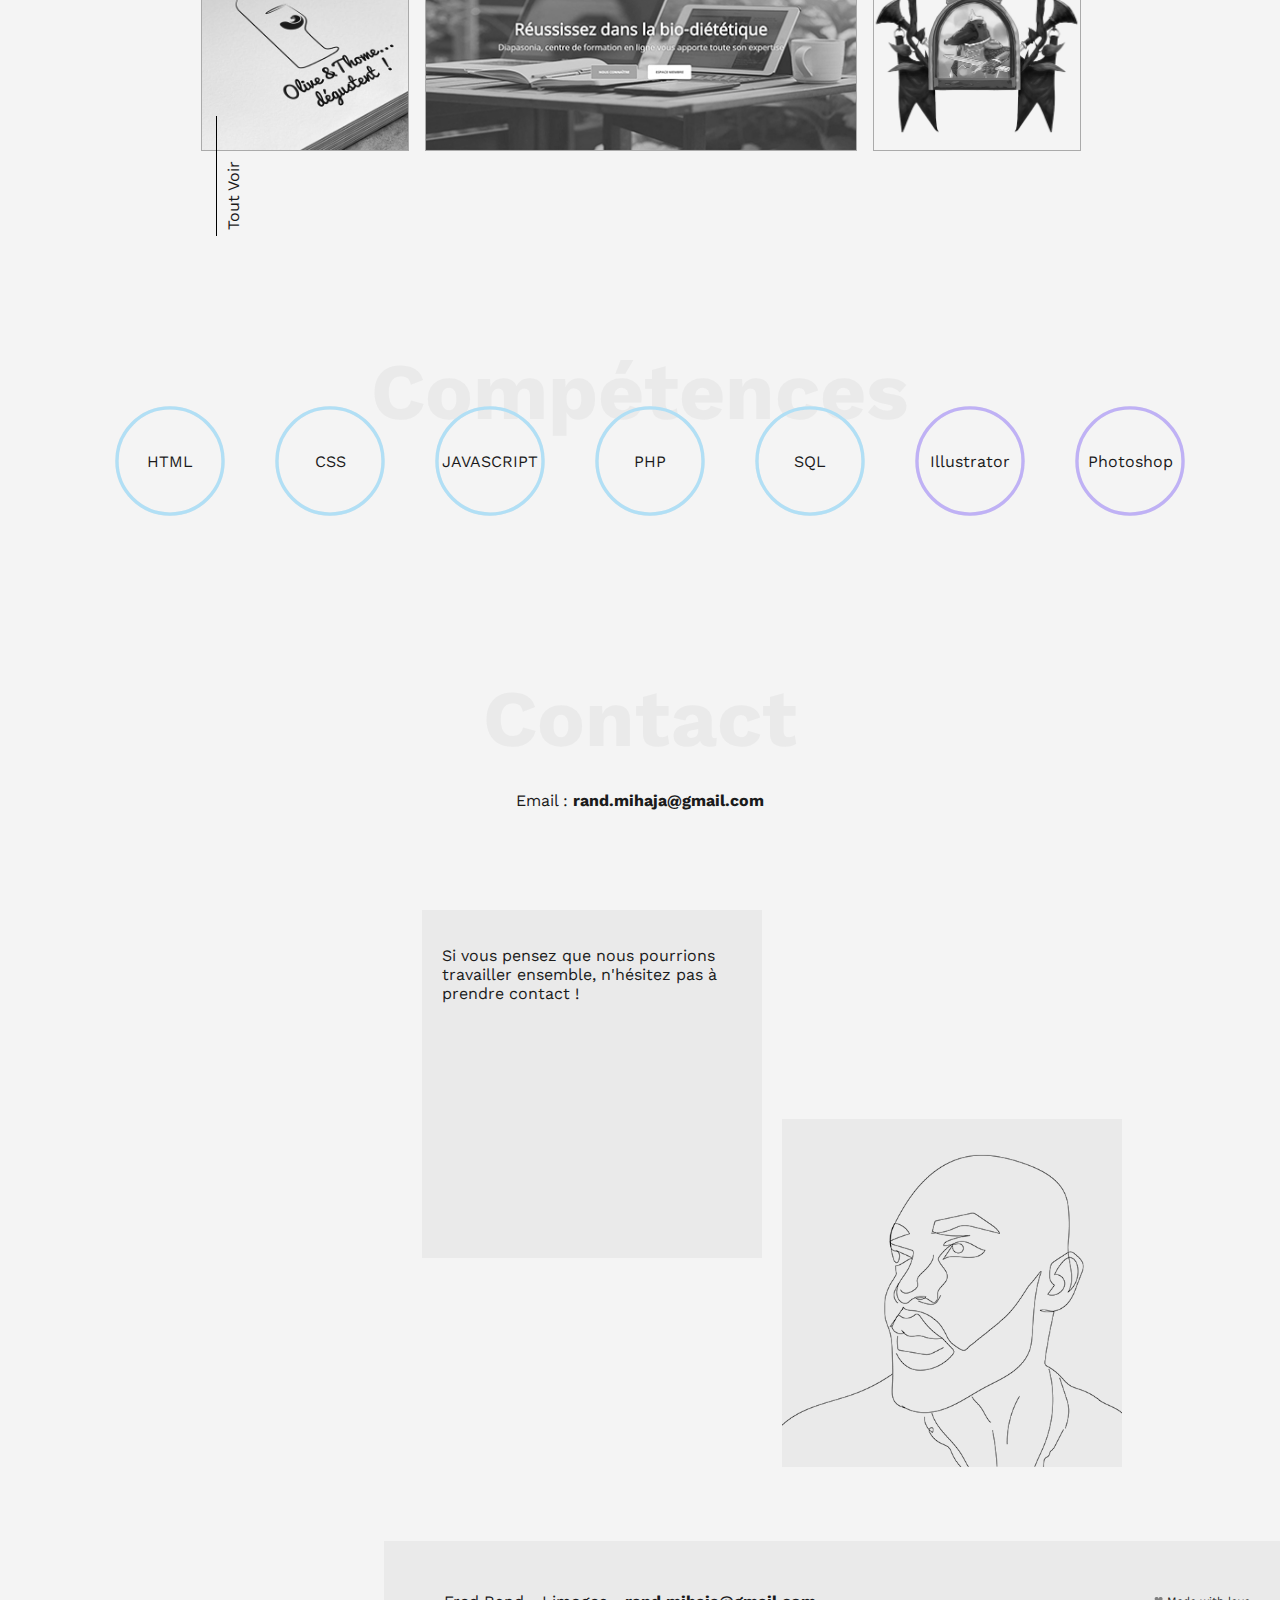
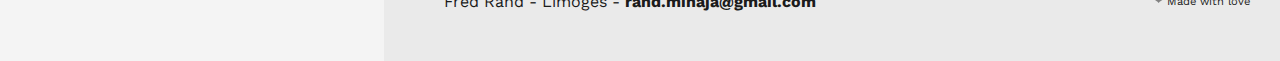
==== commit 81a47457: "big change ( add all portfolio )" ====
--- a/index.html
+++ b/index.html
@@ -232,7 +232,7 @@
 				<h3 class="work_detail_category">Logo</h3>
 				<p class="work_detail_description">Design de logo pour l'agence Oenologique " Olive et Thome".</p>
 				<p class="work_detail_info">Illustrator</p>
-				<a href="http://olivethomedegustent.com/" target="_blank" class="see_work">Voir le site de l'agence</a>
+				<!-- <a href="http://olivethomedegustent.com/" target="_blank" class="see_work">Voir le site de l'agence</a> -->
 			</div>
 		</div>
 	</div>
--- a/source/style/main.css
+++ b/source/style/main.css
@@ -79,7 +79,7 @@
 }
 
 
-.show_more:after, .back_to_home:after, .back_to_works:after{
+.show_more:after, .back_to_home:after, .back_to_works:after, .leave_portfolio:after{
 	display: inline-block;
 	content: "";
 	width: 100%;
@@ -90,7 +90,7 @@
 	z-index: -1;
 	background-color: var(--blue);
 }
-.show_more:before, .back_to_home:before , .see_work:before, .back_to_works:before{
+.show_more:before, .back_to_home:before , .see_work:before, .back_to_works:before, .leave_portfolio:before{
 	content: "";
 	position: absolute;
 	width: 30px;
@@ -104,17 +104,9 @@
 	left: -35px;
 }
 .show_more:after{
-	animation:  changeColor 7s ease-out infinite;
-}
-@keyframes changeColor{
-	from{
-		background-color: var( --blue );
-	}
-	to{
-		background-color: rgba(0, 0, 0, .6);
-
-	}
-}
+	background-color: #f39c12;
+}
+
 .home_holder{
 	position: relative;
 	height: 320px;
@@ -191,6 +183,7 @@
 	position: relative;
 	overflow-x: hidden;
 	padding-bottom: 40px;
+	margin-top: 50px;
 }
 .portfolio_holder{
 	margin-top: 90px;
@@ -494,12 +487,303 @@
 .contact_title{
 	top: -120px;
 }
-.all_work{
-	border: 1px solid red;
-	max-width: 900px;
+
+/*====== All work ======*/
+.all_work_container{
+	padding-top: 0 !important;
+}
+.all_work_item{
+	height: 230px;
+	transition: all .3s;
+}
+.all_work_item.is_disabled{
+	transform: none !important;
+	border: 1px dashed rgba(0, 0, 0, .2);
+	
+}
+.all_work_item.is_disabled .all_work_item_img, .all_work_item.is_disabled .all_work_item_color{
+	opacity: .02;
+	transition: all .3s;
+}
+
+
+.all_work_item:hover{
+	transform: scale(1.05);
+	position: relative;
+	z-index: 1000;
+}
+.all_work_item a{
+	display: block;
+	width: 100%;
+	height: 100%;
+	
+}
+.all_work_item_img{
+	max-width: 100%;
+	height: 100%;
+	object-fit: cover;
+	-webkit-filter: grayscale(100%);
+    filter: gray;
+}
+.all_work_item_color{
+	position: absolute;
+	bottom: 0;
+	left: 0;
+	display : inline-block;
+ 	height : 0;
+ 	width : 0;
+	border-right : 20px solid transparent;
+ 	border-bottom : 20px solid red;
+	z-index: 10;
+}
+.site-internet .all_work_item_color{
+	border-bottom : 20px solid rgba(191, 177, 245, .6);
+}
+.webdesign .all_work_item_color{
+	border-bottom : 20px solid rgba(177, 223, 245, .6);
+}
+.desktop-app .all_work_item_color{
+	border-bottom : 20px solid rgba(46, 204, 113, .6);
+	
+}
+.illustration .all_work_item_color{
+	border-bottom : 20px solid rgba(243, 156, 18, .6);
+	
+}
+
+
+
+
+.porfolio_body{
+	display: none;
+}
+.porfolio_body.is_visible{
+	display: block;
+}
+.inner_view{
+	display: flex;
+	justify-content: center;
+	animation: fadeIn 2.5s cubic-bezier(.55,0,.1,1) forwards;
+}
+
+@keyframes fadeIn{
+	from{
+		opacity: 0;
+	}to{
+		opacity: 1;
+	}
+}
+
+.portfolio_filter{
+	display: flex;
+	flex-flow: wrap;
+	justify-content: center;
+	margin: 50px 0 30px 0;
+}
+.portfolio_filter_item.is_current{
+	background-color: var( --blue );
+
+}
+.portfolio_filter_item{
+	position: relative;
+	background-color: var( --grey );
+	transition: all .3s;
+	margin: 8px;
+	overflow: hidden;
+}
+.portfolio_filter_item:before{
+	position: absolute;
+	bottom: 0;
+	left: 0;
+	content: '';
+	display: block;
+	width: 100%;
+	height: 1px;
+	background-color: var( --black );
+	transform: translateX( -100% );
+	transition: all .3s;
+
+}
+.portfolio_filter_item:hover:before{
+	transform: translateX( 0 );
+}
+.portfolio_filter_item button{
+	font-family: 'Work Sans', sans-serif;
+	padding: 10px;
+}
+.project_container{
+	max-width: 960px;
+	width: 100%;
+	padding: 0 5%;
+	padding-top: 40px;
+}
+.project_container p{
+	color: #666;
+}
+
+.project_title{
+	letter-spacing: 2px;
+	margin-bottom: 0;
+	max-width: 200px;
+}
+.project_cat{
+	letter-spacing: 2px;
+	font-size: 13px;
+	padding-left: 10px;
+	max-width: 200px;
+}
+.close_project{
+	display: block;
+	position: fixed;
+	top: 15px;
+	left: 20px;
+	background-color:rgba(244, 244, 244, .65);
+	width: 20px;
+	height: 20px;
+	background-image:  url("../image/close_project.png");
+	background-size: cover;
+	z-index: 50;
+}
+.project_pagination_btns{
+	position: fixed;
+	top: 15px;
+	right: 0;
+	padding-right: 10px;
+	z-index: 50;
+}
+.pagination_btn{
+	font-size: 14px;
+	font-style: italic;
+	display: block;
+	position: relative;
+	background-color: rgba(244, 244, 244, .65);
+	padding: 5px 15px;
+}
+.pagination_btn:before{
+	position: absolute;
+	top: 50%;
+	content: '';
+	display: block;
+	width: 8px;
+	height: 1px;
+	background-color: var( --black );
+	transform: translateY( -50% );
+}
+.pagination_btn.next:before{
+
+	right: -5px;
+}
+.pagination_btn.prev:before{
+	left: -2px;
+	background-color: transparent;
+	width: 6px;
+	height: 6px;
+	border: 1px solid var( --black );
+	border-radius: 100%;
+}
+.pagination_btn.next{
+	margin-bottom: 15px;
+}
+.project_container img{
+	display: block;
+	max-width: 100%;
+}
+
+.brief{
+	position: relative;
+	margin: 50px 0;
+	margin-top: 40px;
+	padding-left: 5%;
+	min-width: 250px;
+	max-width: 450px;
+}
+
+.brief:before{
+	content: '';
+	display: block;
+	width: 30px;
+	height: 1px;
+	background-color: #666;
+}
+.brief.is_empty{
+	margin: 0;
+	margin-bottom: 50px;
+}
+.brief.is_empty:before{
+	display: none;
+}
+
+.brief p, .go_to_ext_link{
+	font-size: 13px;
+	line-height: 1.8;
+}
+.brief.is_empty *{
+	display: none;
+}
+.go_to_ext_link{
+	margin-top: 20px;
+	display: inline-block;
+	border: 1px solid #666;
+	padding: 4px 8px;
+	transition: all .3s;
+}
+.go_to_ext_link:hover{
+	border-color: rgba(0, 0, 0, .1);
+}
+.leave_portfolio{
+	position: relative;
+	display: inline-block;
+	margin-top: 30px;
+	margin-left: 30px;
+}
+.desktop_image_container{
+	margin-bottom: 70px;
+}
+.app_images_container{
+	display: flex;
+	flex-flow: row wrap;
+	justify-content: center;
+
+}
+.app_image_inner{
+	display: flex;
+	justify-content: center;
+	margin-bottom: 80px;
+	width: 100%;
+}
+.app_image_holder{
+	position: relative;
+}
+.pellet{
+	display: flex;
+	justify-content: center;
+	align-items: center;
+	width: 30px;
+	height: 30px;
+	margin: 0;
+	position: absolute;
+	left: 50%;
+	top: 0;
+	background-color:rgba(244, 244, 244, .75);
+	background-color: rgba(0, 0, 0, .5);
+	border: 1px solid rgba(255, 255, 255, .8);
+	transform: translate( -50%, -50% );
+}
+.pellet *{
+	font-size: 18px;
+	color: #fff;
+}
+
+.tab_app_image_holder{
+	position: relative;
+	margin-bottom: 40px;
+}
+.tab_app_image_holder img{
 	margin: 0 auto;
-	min-height: 300px;
-}
+}
+
+
+/*====== Footer ======*/
 .footer{
 	margin-top: 100px;
 }
@@ -587,6 +871,10 @@
 	.contact_title{
 		top: -150px;
 	}
+
+	.project_title, .project_cat{
+		max-width: 70%;
+	}
 }
 
 @media screen and (min-width: 667px){
@@ -647,6 +935,24 @@
 	.work_viewer{
 		height: 500px;
 	}
+
+	/*-- single project --*/
+	.project_container{
+		box-sizing: border-box;
+		max-width: 960px;
+		padding: 0 5%;
+	}
+	.brief p, .go_to_ext_link{
+		font-size: 16px;
+		line-height: 1.8;
+	}
+
+	.app_image_inner{
+		width: 50%;
+		padding: 0 40px;
+	}
+
+
 }
 @media screen and (min-width: 960px){
 
@@ -655,6 +961,9 @@
 	}
 	.main_title span{
 		font-size: 3.4em;
+	}
+	.main_title span:last-child{
+		font-size: 2.5em;
 	}
 	.about_text {
 		position: absolute;
@@ -683,7 +992,7 @@
 		width: calc((100% / 4) - (25px - 25px / 4));
 	}
 	.work.three,  .work.five{
-		width: calc((100% / 2) - (25px - 25px / 2));
+		width: calc((100% / 2) - (25px - 9px / 2));
 	}
 	.footer_inner{
 		justify-content: flex-start;
@@ -701,6 +1010,23 @@
 		height: 600px;
 	}
 
+	.project_title{
+		font-size: 3em;
+	}
+	.project_cat{
+		font-size: 14px;
+		padding-left: 30px;
+	}
+	.brief{
+		position: relative;
+		margin-top: 70px;
+		margin-bottom: 100px;
+	}
+	.brief.is_empty{
+		margin-bottom: 80px;
+	}
+
+	
 }
 
 @media screen and (min-width: 1024px){
